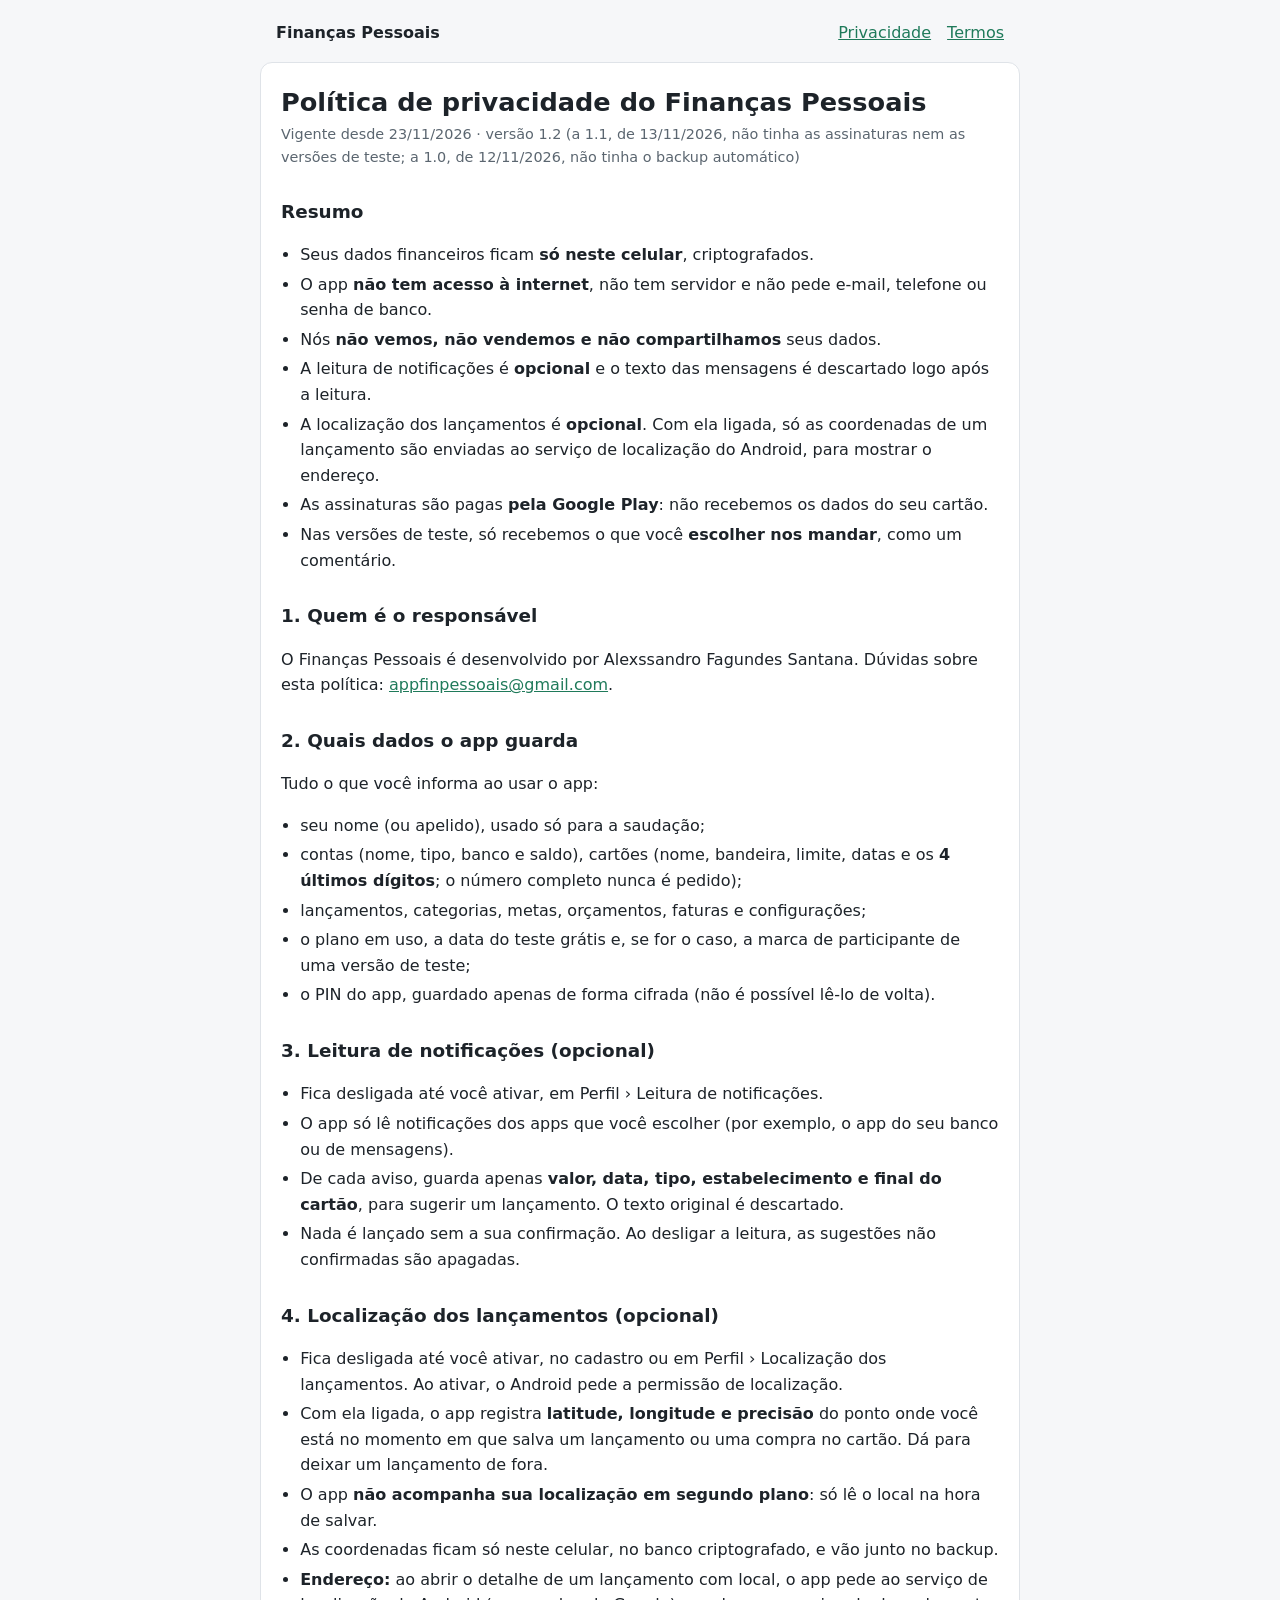
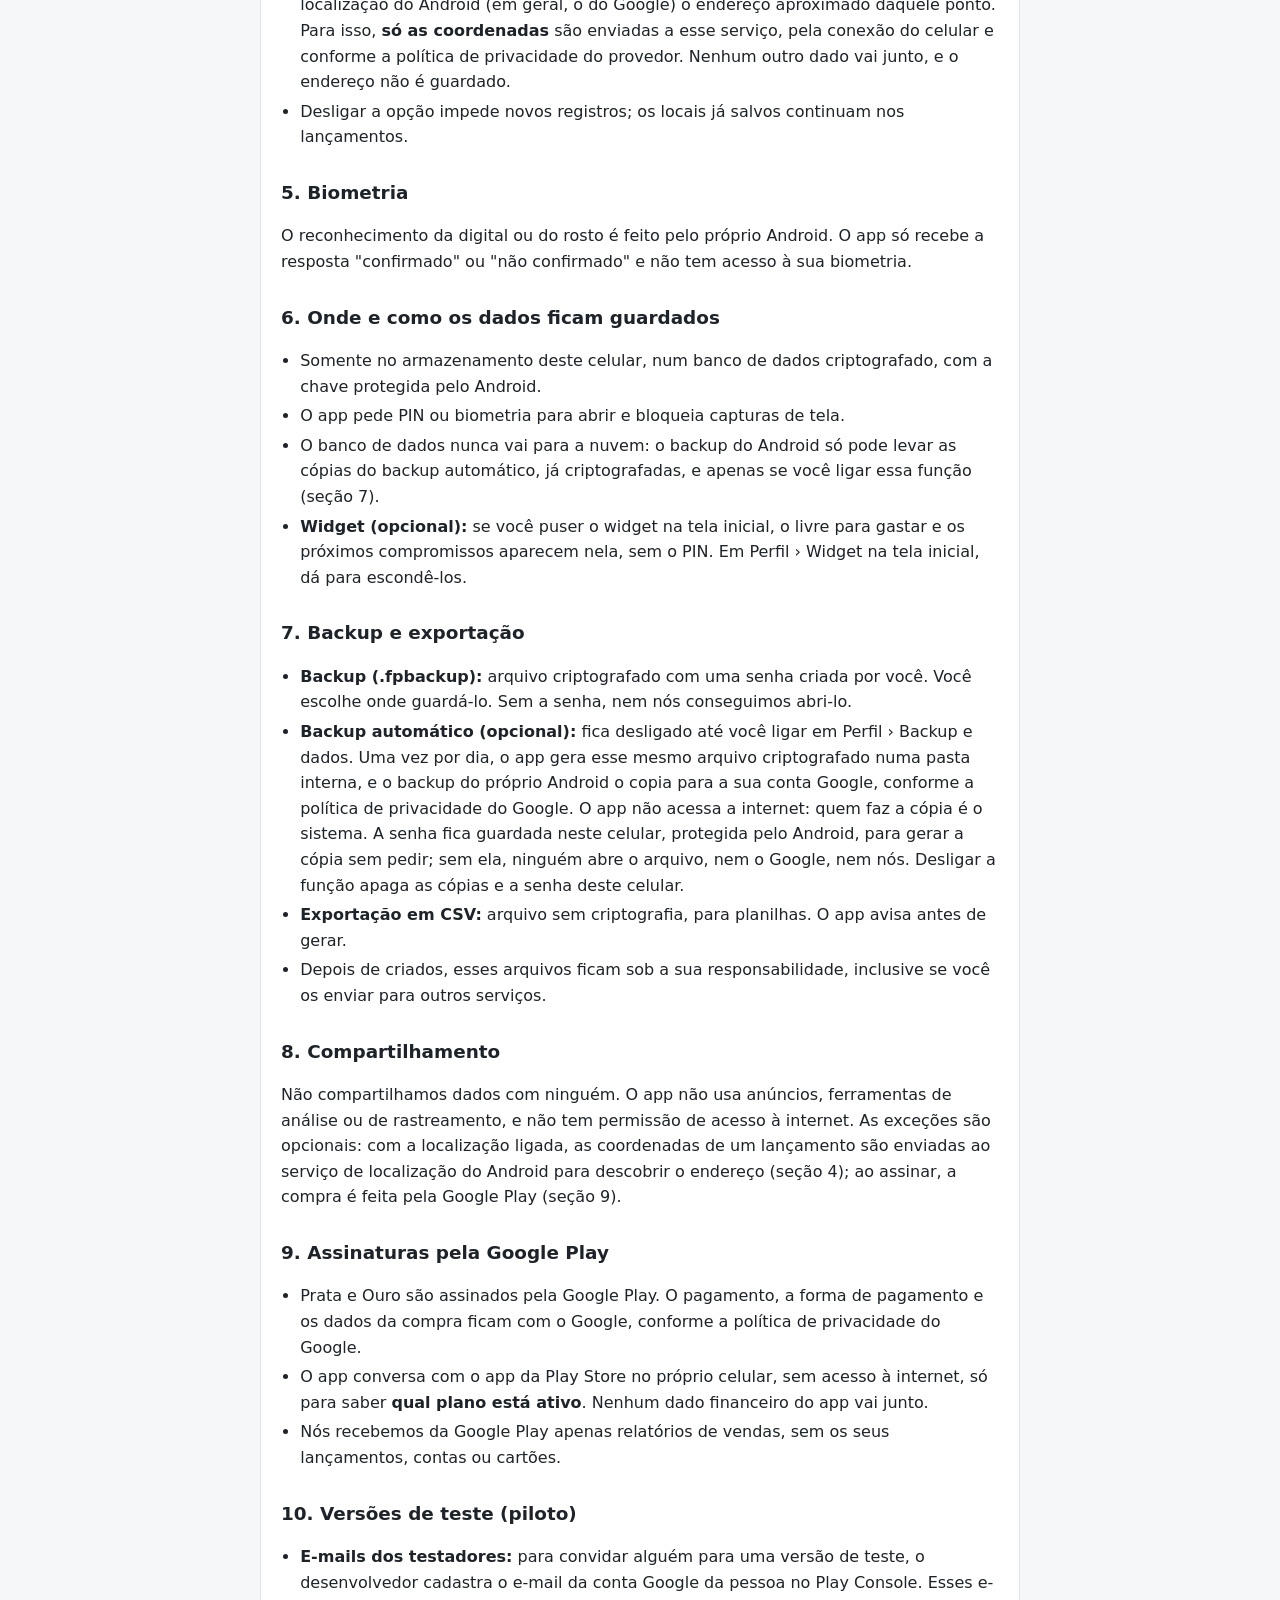
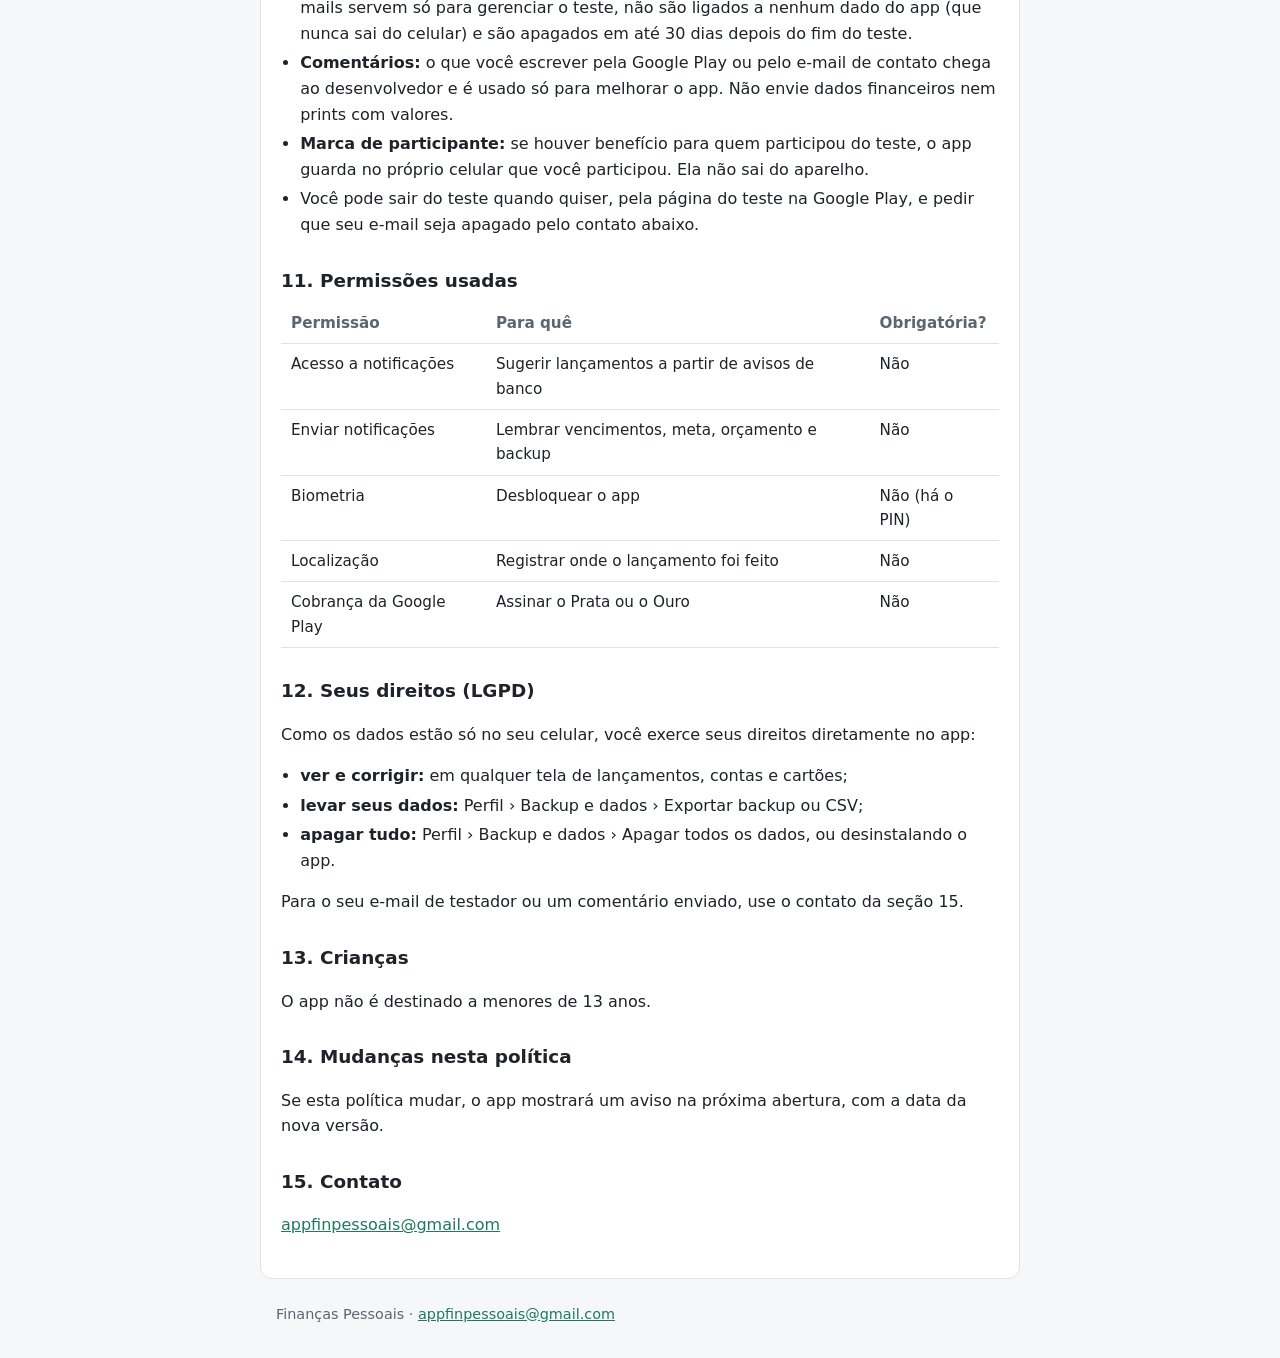
==== privacidade.html @ 2649c142 "Politica de privacidade 1.2 e termos de uso 2.0" ====
<!doctype html>
<html lang="pt-BR">
<head>
<meta charset="utf-8">
<meta name="viewport" content="width=device-width, initial-scale=1">
<title>Política de privacidade · Finanças Pessoais</title>
<link rel="stylesheet" href="estilo.css">
</head>
<body>
<header>
  <a class="marca" href="index.html">Finanças Pessoais</a>
  <nav><a href="privacidade.html">Privacidade</a><a href="termos.html">Termos</a></nav>
</header>
<main>
<h1>Política de privacidade do Finanças Pessoais</h1>
<p class="vigencia">Vigente desde 23/11/2026 · versão 1.2 (a 1.1, de 13/11/2026, não tinha as assinaturas nem as versões de teste; a 1.0, de 12/11/2026, não tinha o backup automático)</p>
<h2>Resumo</h2>
<ul>
<li>Seus dados financeiros ficam <strong>só neste celular</strong>, criptografados.</li>
<li>O app <strong>não tem acesso à internet</strong>, não tem servidor e não pede e-mail, telefone ou senha de banco.</li>
<li>Nós <strong>não vemos, não vendemos e não compartilhamos</strong> seus dados.</li>
<li>A leitura de notificações é <strong>opcional</strong> e o texto das mensagens é descartado logo após a leitura.</li>
<li>A localização dos lançamentos é <strong>opcional</strong>. Com ela ligada, só as coordenadas de um lançamento são enviadas ao serviço de localização do Android, para mostrar o endereço.</li>
<li>As assinaturas são pagas <strong>pela Google Play</strong>: não recebemos os dados do seu cartão.</li>
<li>Nas versões de teste, só recebemos o que você <strong>escolher nos mandar</strong>, como um comentário.</li>
</ul>
<h2>1. Quem é o responsável</h2>
<p>O Finanças Pessoais é desenvolvido por Alexssandro Fagundes Santana. Dúvidas sobre esta política: <a href="mailto:appfinpessoais@gmail.com">appfinpessoais@gmail.com</a>.</p>
<h2>2. Quais dados o app guarda</h2>
<p>Tudo o que você informa ao usar o app:</p>
<ul>
<li>seu nome (ou apelido), usado só para a saudação;</li>
<li>contas (nome, tipo, banco e saldo), cartões (nome, bandeira, limite, datas e os <strong>4 últimos dígitos</strong>; o número completo nunca é pedido);</li>
<li>lançamentos, categorias, metas, orçamentos, faturas e configurações;</li>
<li>o plano em uso, a data do teste grátis e, se for o caso, a marca de participante de uma versão de teste;</li>
<li>o PIN do app, guardado apenas de forma cifrada (não é possível lê-lo de volta).</li>
</ul>
<h2>3. Leitura de notificações (opcional)</h2>
<ul>
<li>Fica desligada até você ativar, em Perfil › Leitura de notificações.</li>
<li>O app só lê notificações dos apps que você escolher (por exemplo, o app do seu banco ou de mensagens).</li>
<li>De cada aviso, guarda apenas <strong>valor, data, tipo, estabelecimento e final do cartão</strong>, para sugerir um lançamento. O texto original é descartado.</li>
<li>Nada é lançado sem a sua confirmação. Ao desligar a leitura, as sugestões não confirmadas são apagadas.</li>
</ul>
<h2>4. Localização dos lançamentos (opcional)</h2>
<ul>
<li>Fica desligada até você ativar, no cadastro ou em Perfil › Localização dos lançamentos. Ao ativar, o Android pede a permissão de localização.</li>
<li>Com ela ligada, o app registra <strong>latitude, longitude e precisão</strong> do ponto onde você está no momento em que salva um lançamento ou uma compra no cartão. Dá para deixar um lançamento de fora.</li>
<li>O app <strong>não acompanha sua localização em segundo plano</strong>: só lê o local na hora de salvar.</li>
<li>As coordenadas ficam só neste celular, no banco criptografado, e vão junto no backup.</li>
<li><strong>Endereço:</strong> ao abrir o detalhe de um lançamento com local, o app pede ao serviço de localização do Android (em geral, o do Google) o endereço aproximado daquele ponto. Para isso, <strong>só as coordenadas</strong> são enviadas a esse serviço, pela conexão do celular e conforme a política de privacidade do provedor. Nenhum outro dado vai junto, e o endereço não é guardado.</li>
<li>Desligar a opção impede novos registros; os locais já salvos continuam nos lançamentos.</li>
</ul>
<h2>5. Biometria</h2>
<p>O reconhecimento da digital ou do rosto é feito pelo próprio Android. O app só recebe a resposta "confirmado" ou "não confirmado" e não tem acesso à sua biometria.</p>
<h2>6. Onde e como os dados ficam guardados</h2>
<ul>
<li>Somente no armazenamento deste celular, num banco de dados criptografado, com a chave protegida pelo Android.</li>
<li>O app pede PIN ou biometria para abrir e bloqueia capturas de tela.</li>
<li>O banco de dados nunca vai para a nuvem: o backup do Android só pode levar as cópias do backup automático, já criptografadas, e apenas se você ligar essa função (seção 7).</li>
<li><strong>Widget (opcional):</strong> se você puser o widget na tela inicial, o livre para gastar e os próximos compromissos aparecem nela, sem o PIN. Em Perfil › Widget na tela inicial, dá para escondê-los.</li>
</ul>
<h2>7. Backup e exportação</h2>
<ul>
<li><strong>Backup (.fpbackup):</strong> arquivo criptografado com uma senha criada por você. Você escolhe onde guardá-lo. Sem a senha, nem nós conseguimos abri-lo.</li>
<li><strong>Backup automático (opcional):</strong> fica desligado até você ligar em Perfil › Backup e dados. Uma vez por dia, o app gera esse mesmo arquivo criptografado numa pasta interna, e o backup do próprio Android o copia para a sua conta Google, conforme a política de privacidade do Google. O app não acessa a internet: quem faz a cópia é o sistema. A senha fica guardada neste celular, protegida pelo Android, para gerar a cópia sem pedir; sem ela, ninguém abre o arquivo, nem o Google, nem nós. Desligar a função apaga as cópias e a senha deste celular.</li>
<li><strong>Exportação em CSV:</strong> arquivo sem criptografia, para planilhas. O app avisa antes de gerar.</li>
<li>Depois de criados, esses arquivos ficam sob a sua responsabilidade, inclusive se você os enviar para outros serviços.</li>
</ul>
<h2>8. Compartilhamento</h2>
<p>Não compartilhamos dados com ninguém. O app não usa anúncios, ferramentas de análise ou de rastreamento, e não tem permissão de acesso à internet. As exceções são opcionais: com a localização ligada, as coordenadas de um lançamento são enviadas ao serviço de localização do Android para descobrir o endereço (seção 4); ao assinar, a compra é feita pela Google Play (seção 9).</p>
<h2>9. Assinaturas pela Google Play</h2>
<ul>
<li>Prata e Ouro são assinados pela Google Play. O pagamento, a forma de pagamento e os dados da compra ficam com o Google, conforme a política de privacidade do Google.</li>
<li>O app conversa com o app da Play Store no próprio celular, sem acesso à internet, só para saber <strong>qual plano está ativo</strong>. Nenhum dado financeiro do app vai junto.</li>
<li>Nós recebemos da Google Play apenas relatórios de vendas, sem os seus lançamentos, contas ou cartões.</li>
</ul>
<h2>10. Versões de teste (piloto)</h2>
<ul>
<li><strong>E-mails dos testadores:</strong> para convidar alguém para uma versão de teste, o desenvolvedor cadastra o e-mail da conta Google da pessoa no Play Console. Esses e-mails servem só para gerenciar o teste, não são ligados a nenhum dado do app (que nunca sai do celular) e são apagados em até 30 dias depois do fim do teste.</li>
<li><strong>Comentários:</strong> o que você escrever pela Google Play ou pelo e-mail de contato chega ao desenvolvedor e é usado só para melhorar o app. Não envie dados financeiros nem prints com valores.</li>
<li><strong>Marca de participante:</strong> se houver benefício para quem participou do teste, o app guarda no próprio celular que você participou. Ela não sai do aparelho.</li>
<li>Você pode sair do teste quando quiser, pela página do teste na Google Play, e pedir que seu e-mail seja apagado pelo contato abaixo.</li>
</ul>
<h2>11. Permissões usadas</h2>
<div class="tabela"><table><thead><tr><th>Permissão</th><th>Para quê</th><th>Obrigatória?</th></tr></thead><tbody>
<tr><td>Acesso a notificações</td><td>Sugerir lançamentos a partir de avisos de banco</td><td>Não</td></tr>
<tr><td>Enviar notificações</td><td>Lembrar vencimentos, meta, orçamento e backup</td><td>Não</td></tr>
<tr><td>Biometria</td><td>Desbloquear o app</td><td>Não (há o PIN)</td></tr>
<tr><td>Localização</td><td>Registrar onde o lançamento foi feito</td><td>Não</td></tr>
<tr><td>Cobrança da Google Play</td><td>Assinar o Prata ou o Ouro</td><td>Não</td></tr>
</tbody></table></div>
<h2>12. Seus direitos (LGPD)</h2>
<p>Como os dados estão só no seu celular, você exerce seus direitos diretamente no app:</p>
<ul>
<li><strong>ver e corrigir:</strong> em qualquer tela de lançamentos, contas e cartões;</li>
<li><strong>levar seus dados:</strong> Perfil › Backup e dados › Exportar backup ou CSV;</li>
<li><strong>apagar tudo:</strong> Perfil › Backup e dados › Apagar todos os dados, ou desinstalando o app.</li>
</ul>
<p>Para o seu e-mail de testador ou um comentário enviado, use o contato da seção 15.</p>
<h2>13. Crianças</h2>
<p>O app não é destinado a menores de 13 anos.</p>
<h2>14. Mudanças nesta política</h2>
<p>Se esta política mudar, o app mostrará um aviso na próxima abertura, com a data da nova versão.</p>
<h2>15. Contato</h2>
<p><a href="mailto:appfinpessoais@gmail.com">appfinpessoais@gmail.com</a></p>
</main>
<footer>Finanças Pessoais · <a href="mailto:appfinpessoais@gmail.com">appfinpessoais@gmail.com</a></footer>
</body>
</html>
---- estilo.css ----
:root {
  --fundo: #f6f7f9;
  --cartao: #ffffff;
  --texto: #1d2329;
  --suave: #5b6670;
  --linha: #dfe3e8;
  --acento: #1f7a5a;
}
@media (prefers-color-scheme: dark) {
  :root {
    --fundo: #121417;
    --cartao: #1b1f23;
    --texto: #e6e9ec;
    --suave: #a0a9b2;
    --linha: #2c3238;
    --acento: #5cc79c;
  }
}
* { box-sizing: border-box; }
body {
  margin: 0;
  background: var(--fundo);
  color: var(--texto);
  font: 16px/1.6 system-ui, -apple-system, "Segoe UI", Roboto, sans-serif;
}
a { color: var(--acento); }
header {
  display: flex; flex-wrap: wrap; gap: 8px 20px; align-items: center; justify-content: space-between;
  max-width: 760px; margin: 0 auto; padding: 20px 16px 0;
}
.marca { font-weight: 700; text-decoration: none; color: var(--texto); }
nav { display: flex; gap: 16px; }
main {
  max-width: 760px; margin: 16px auto; padding: 24px 20px;
  background: var(--cartao); border: 1px solid var(--linha); border-radius: 12px;
}
h1 { font-size: 1.6rem; line-height: 1.25; margin: 0 0 4px; }
h2 { font-size: 1.15rem; margin: 28px 0 8px; }
.vigencia { color: var(--suave); font-size: .9rem; margin-top: 0; }
ul { padding-left: 1.2em; }
li { margin: 4px 0; }
.tabela { overflow-x: auto; }
table { border-collapse: collapse; width: 100%; font-size: .95rem; }
th, td { text-align: left; padding: 8px 10px; border-bottom: 1px solid var(--linha); vertical-align: top; }
th { color: var(--suave); font-weight: 600; }
.links { display: grid; gap: 12px; margin-top: 20px; }
.links a {
  display: block; padding: 14px 16px; border: 1px solid var(--linha); border-radius: 10px;
  text-decoration: none; font-weight: 600;
}
footer { max-width: 760px; margin: 0 auto; padding: 8px 16px 32px; color: var(--suave); font-size: .9rem; }
@media (max-width: 480px) { main { margin: 12px 8px; padding: 20px 16px; } }
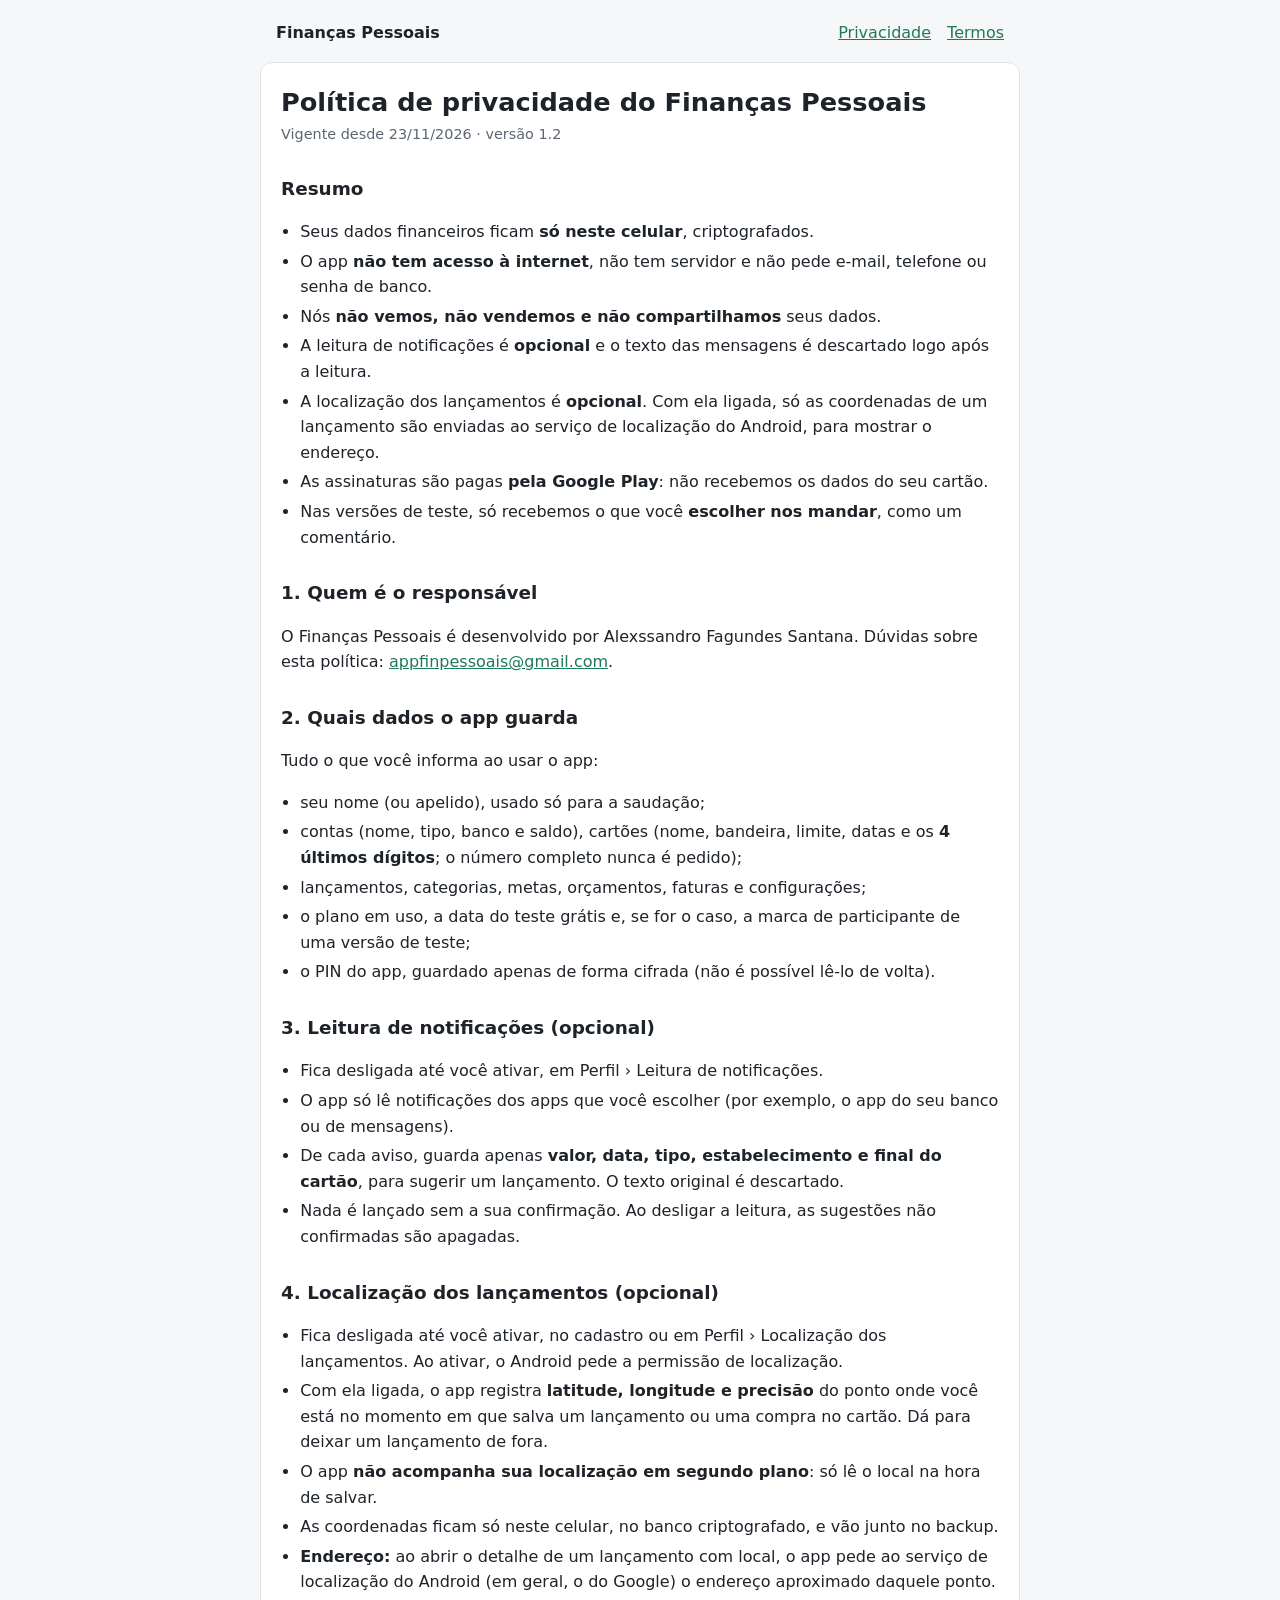
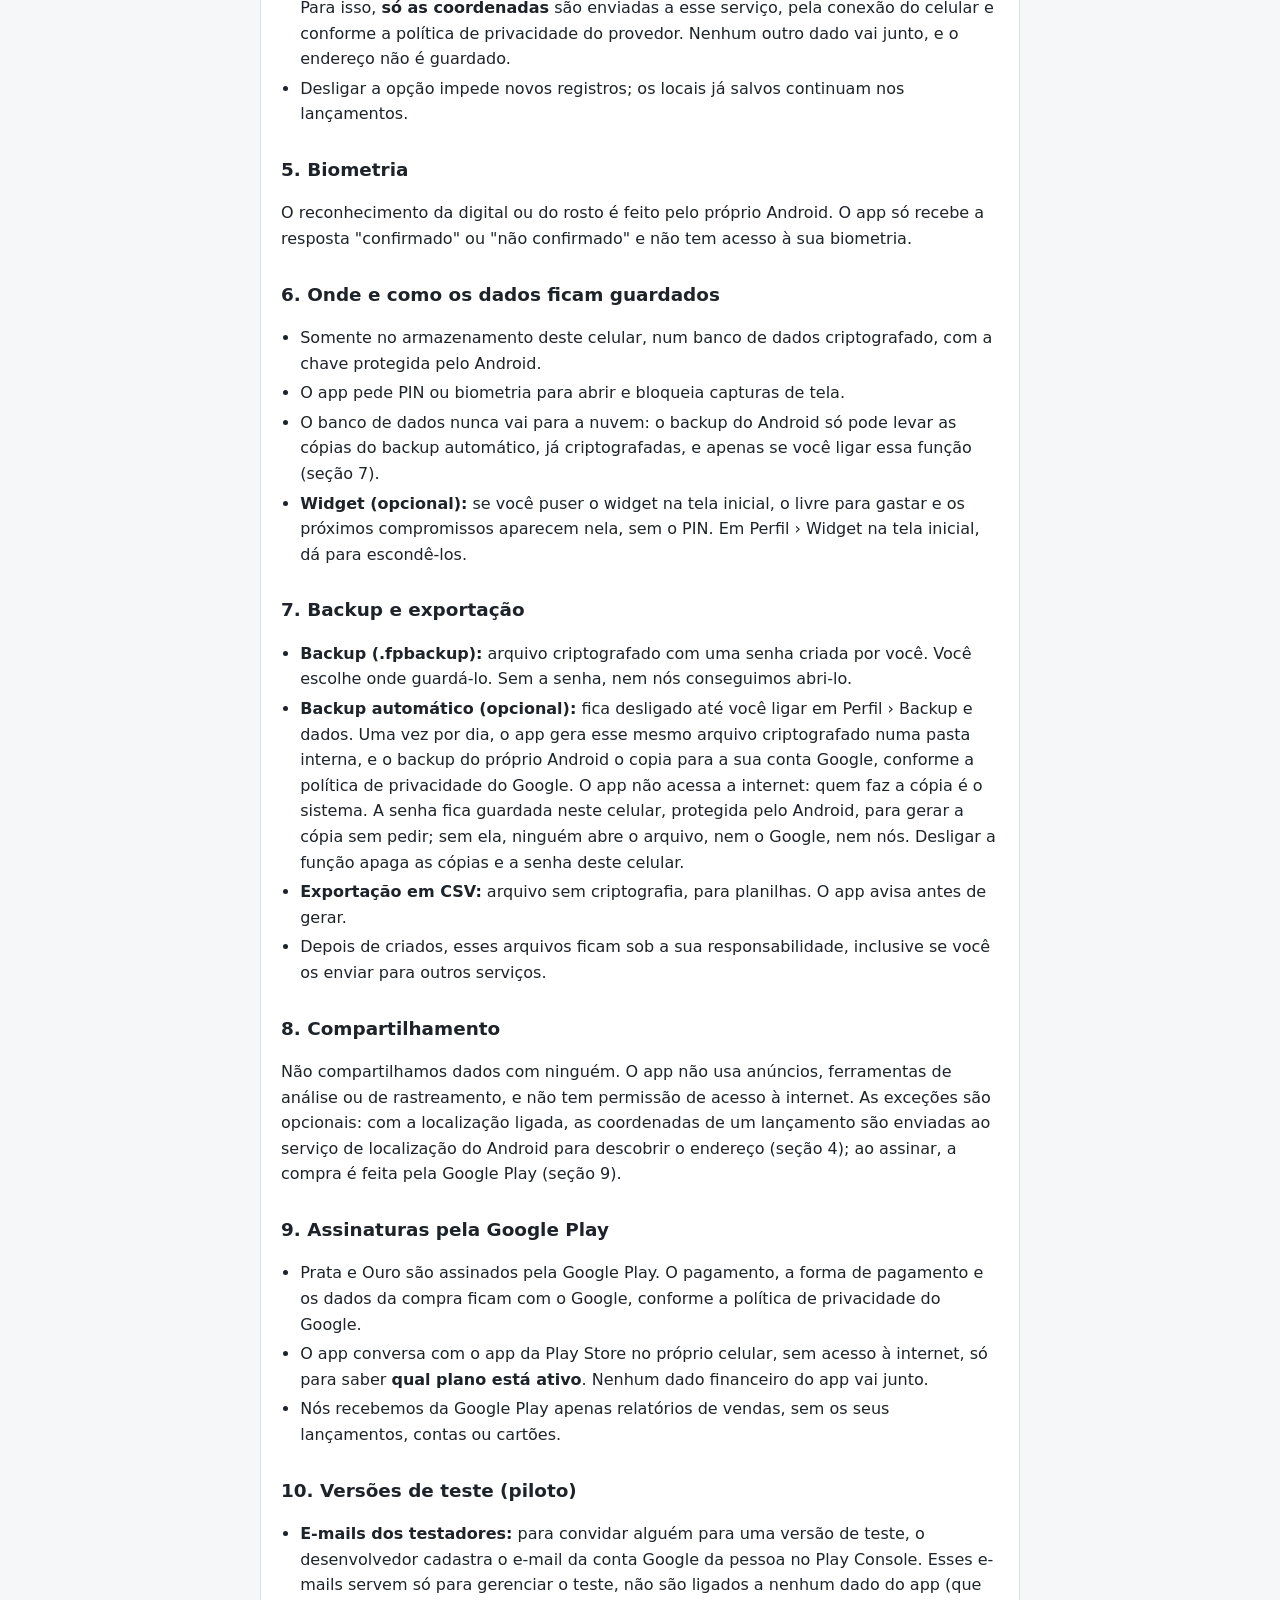
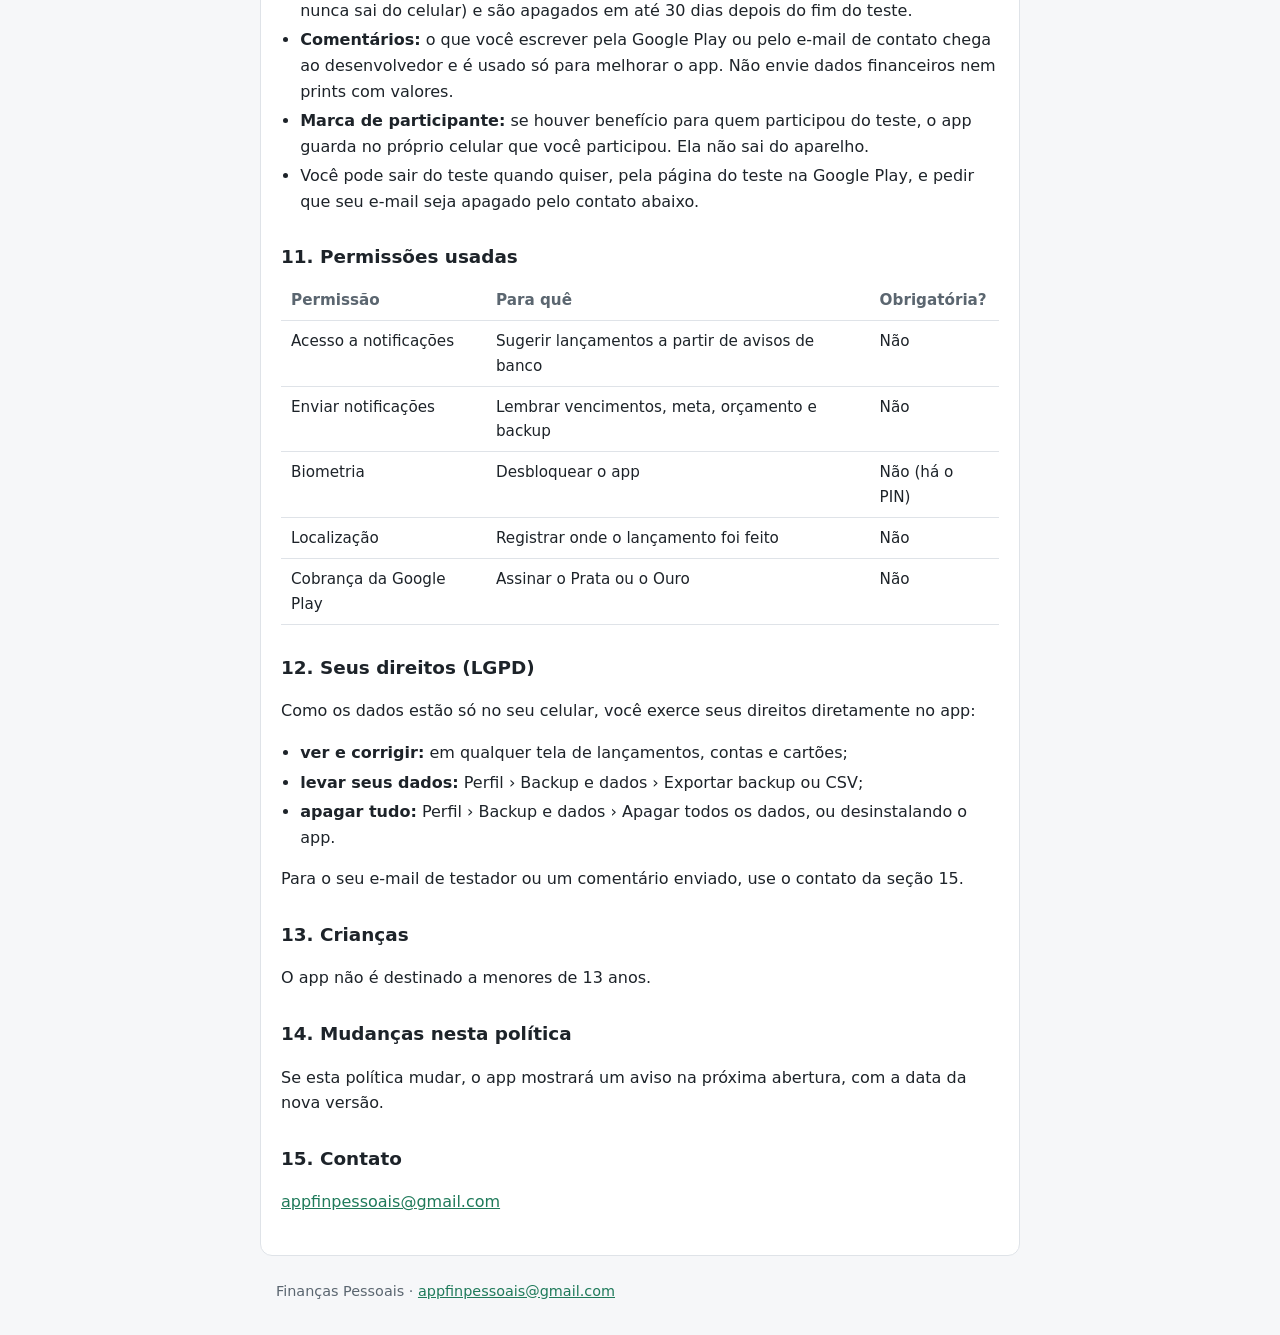
==== commit 26b4f3ce: "Vigencia sem o historico das versoes" ====
--- a/privacidade.html
+++ b/privacidade.html
@@ -13,7 +13,7 @@
 </header>
 <main>
 <h1>Política de privacidade do Finanças Pessoais</h1>
-<p class="vigencia">Vigente desde 23/11/2026 · versão 1.2 (a 1.1, de 13/11/2026, não tinha as assinaturas nem as versões de teste; a 1.0, de 12/11/2026, não tinha o backup automático)</p>
+<p class="vigencia">Vigente desde 23/11/2026 · versão 1.2</p>
 <h2>Resumo</h2>
 <ul>
 <li>Seus dados financeiros ficam <strong>só neste celular</strong>, criptografados.</li>
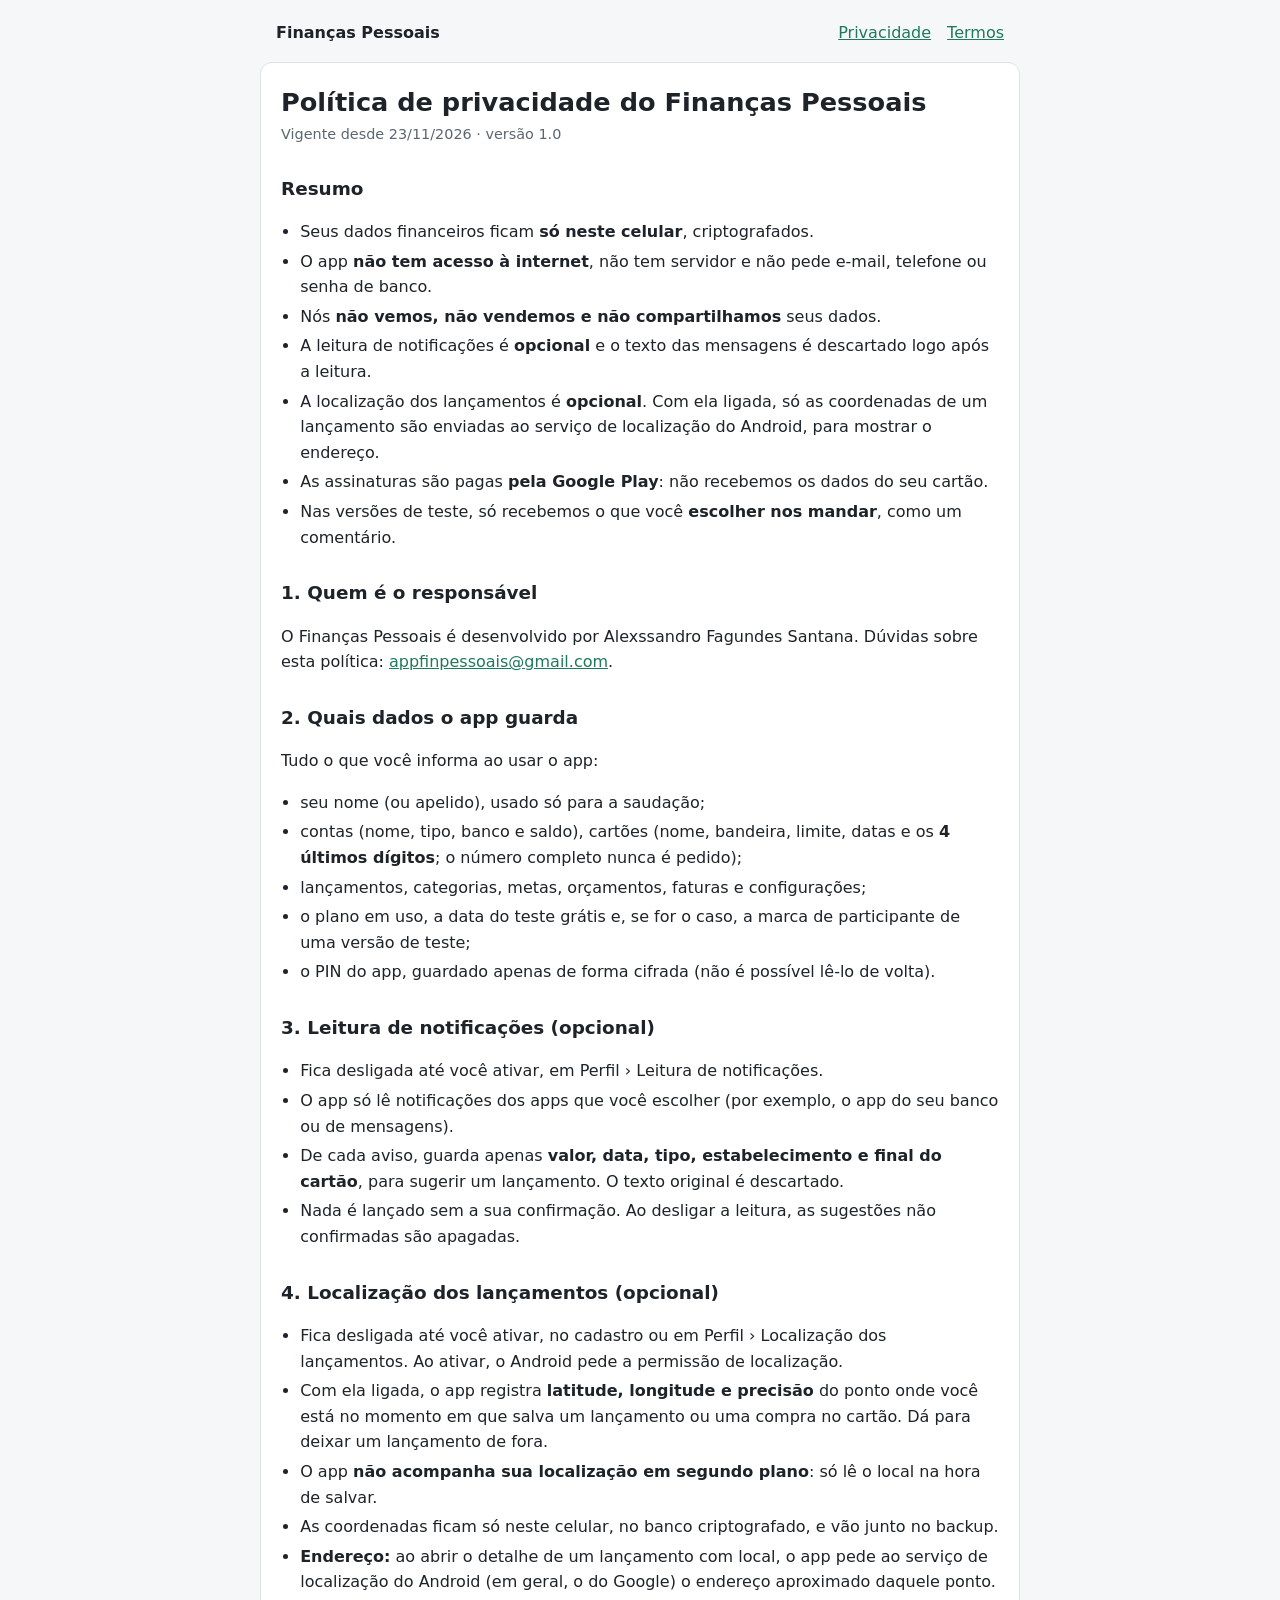
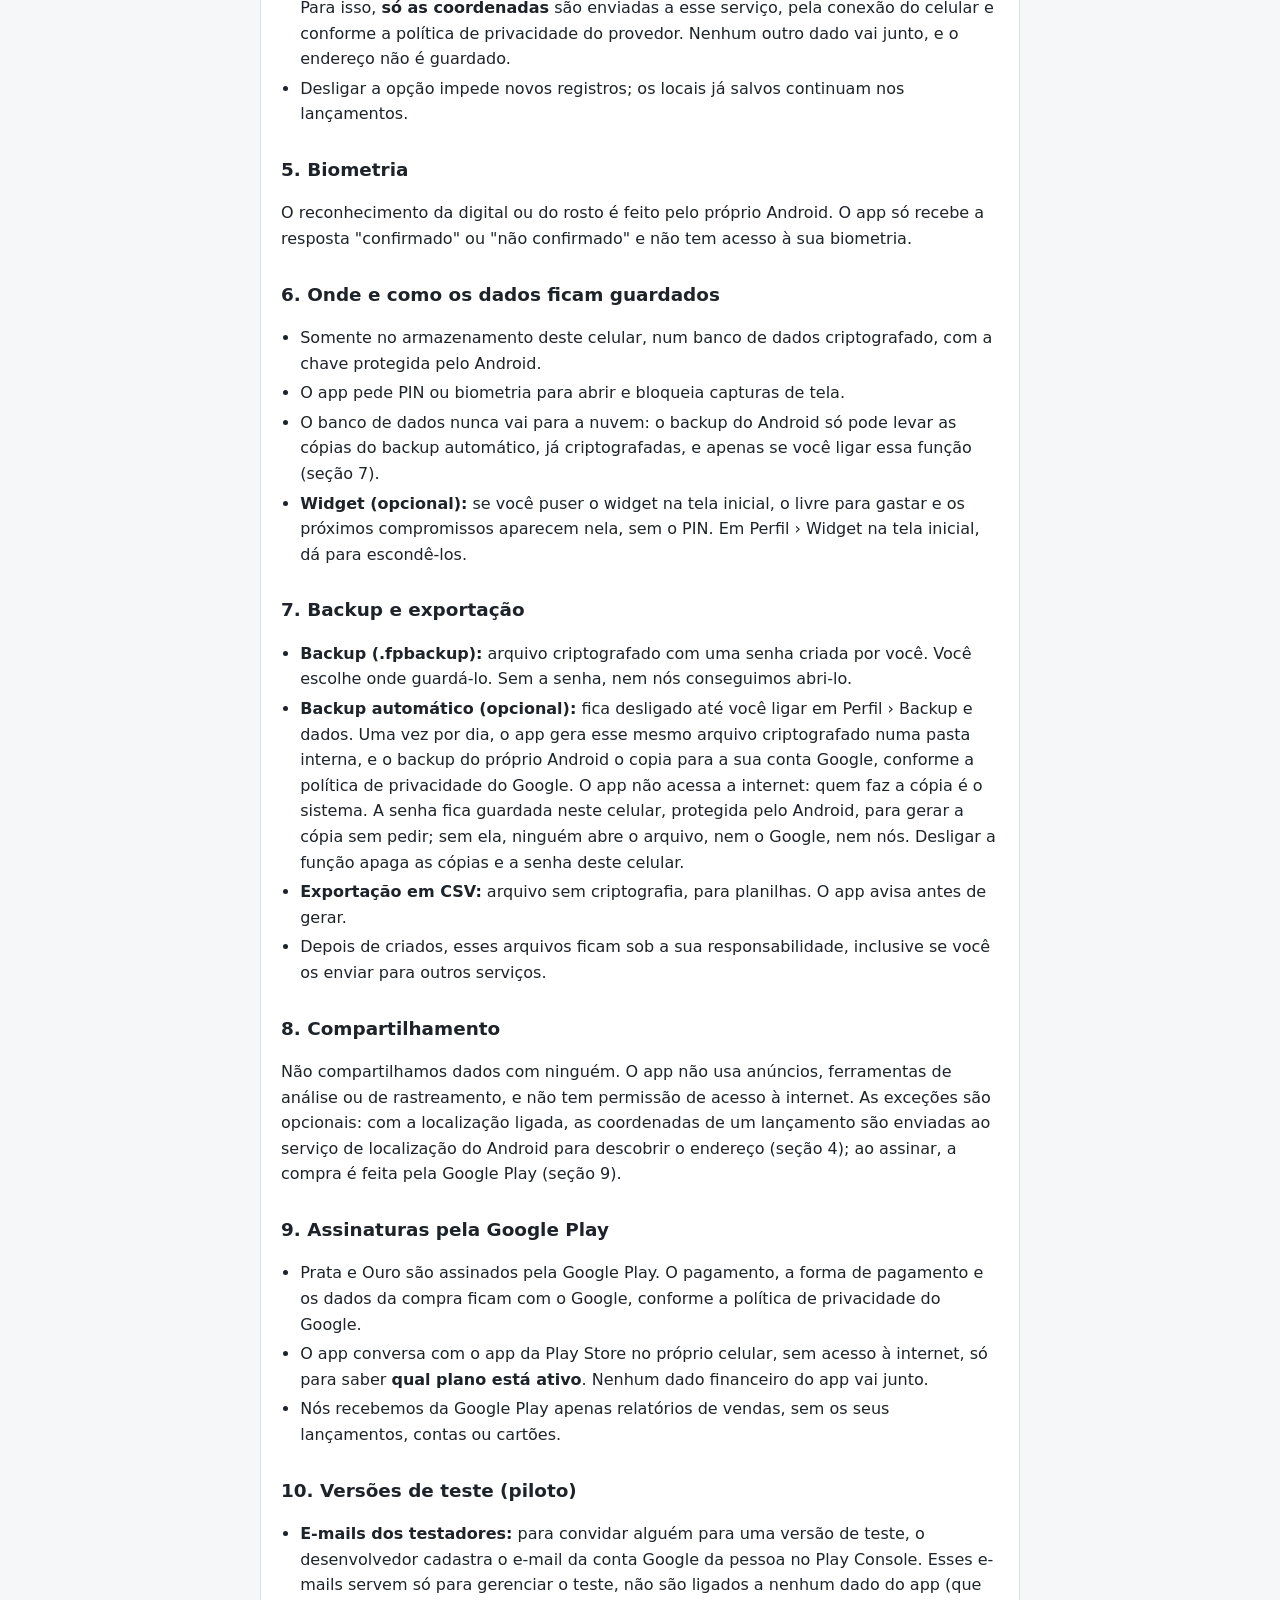
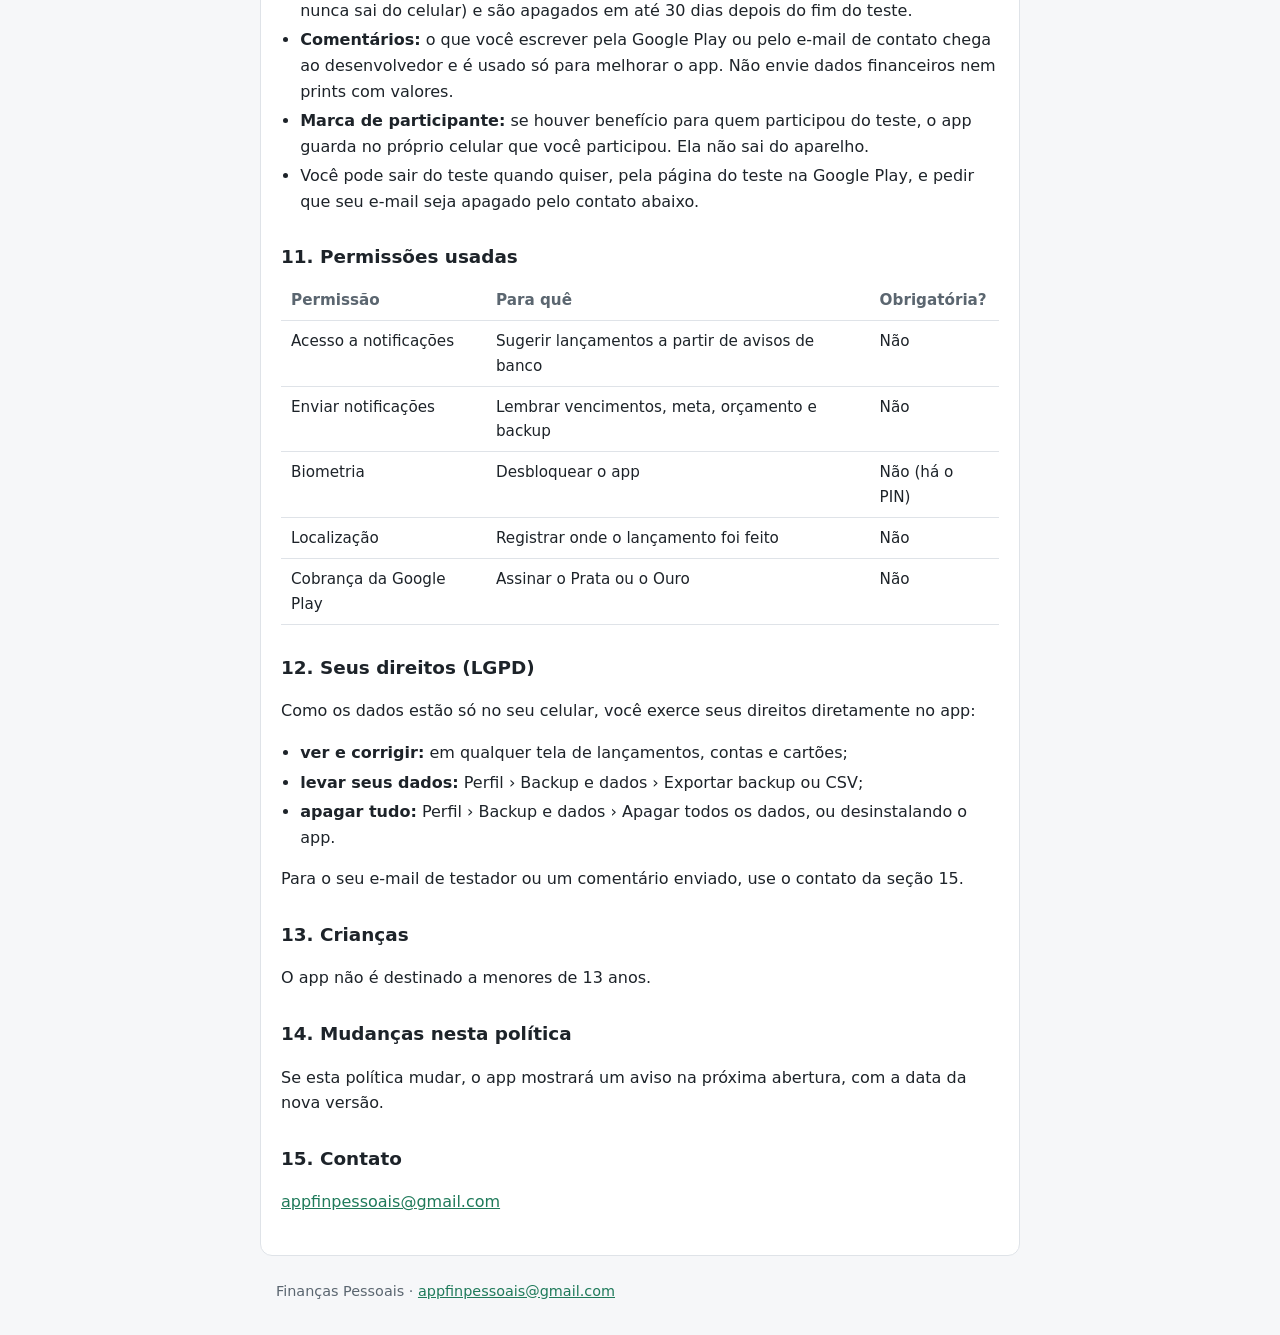
==== commit a176cdf9: "Politica e termos na versao 1.0" ====
--- a/privacidade.html
+++ b/privacidade.html
@@ -13,7 +13,7 @@
 </header>
 <main>
 <h1>Política de privacidade do Finanças Pessoais</h1>
-<p class="vigencia">Vigente desde 23/11/2026 · versão 1.2</p>
+<p class="vigencia">Vigente desde 23/11/2026 · versão 1.0</p>
 <h2>Resumo</h2>
 <ul>
 <li>Seus dados financeiros ficam <strong>só neste celular</strong>, criptografados.</li>
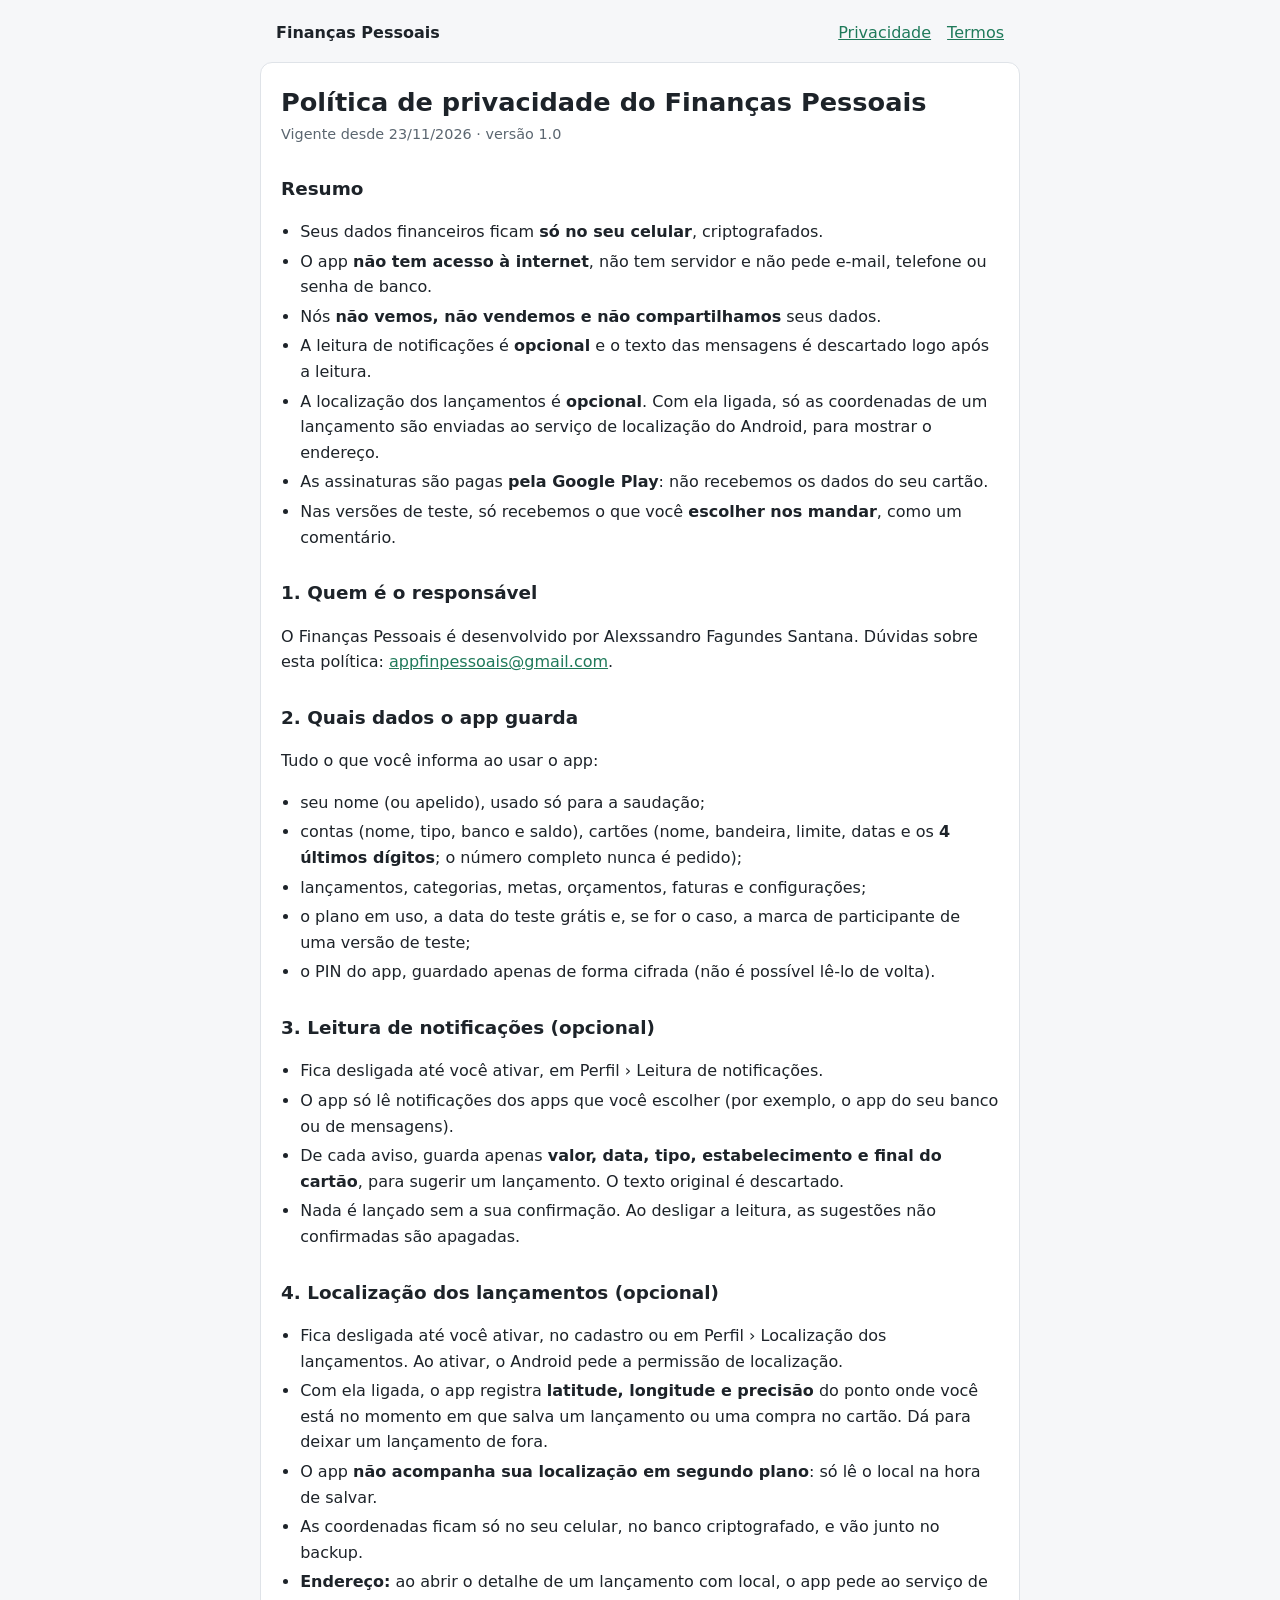
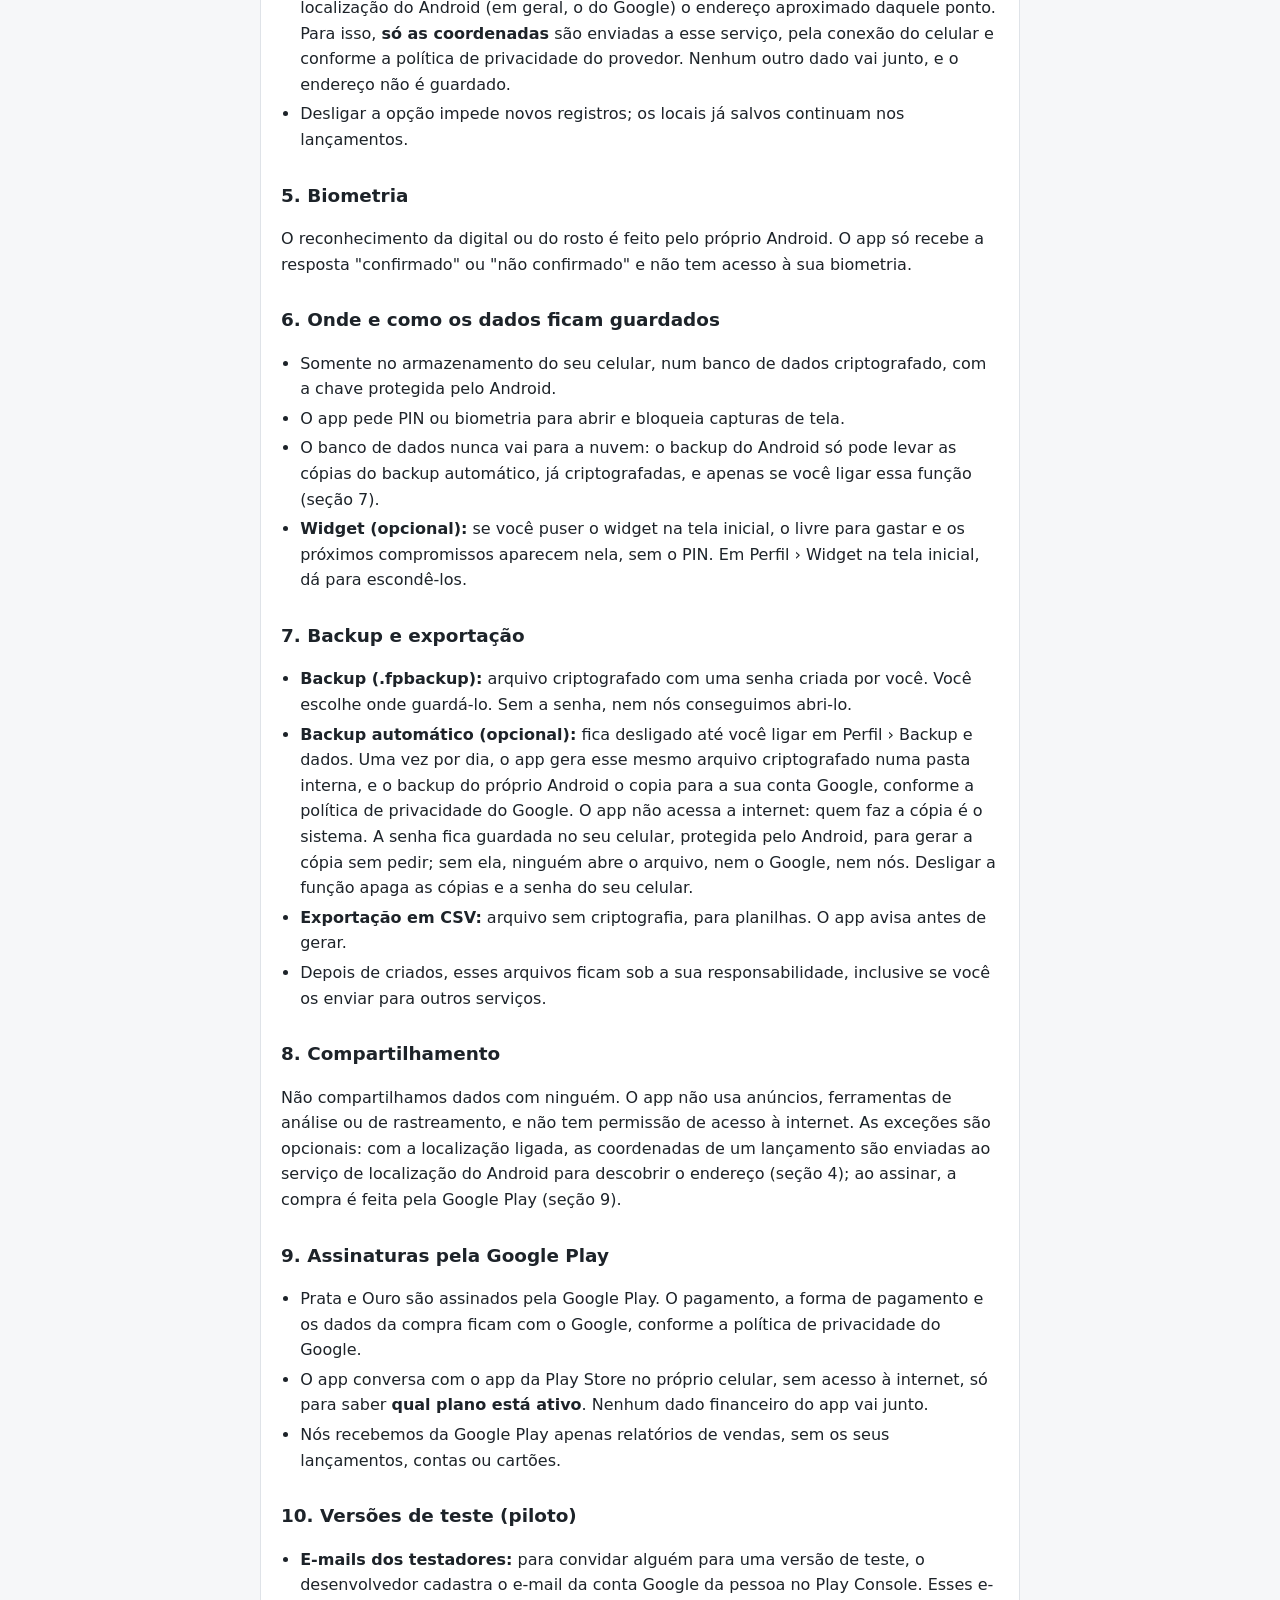
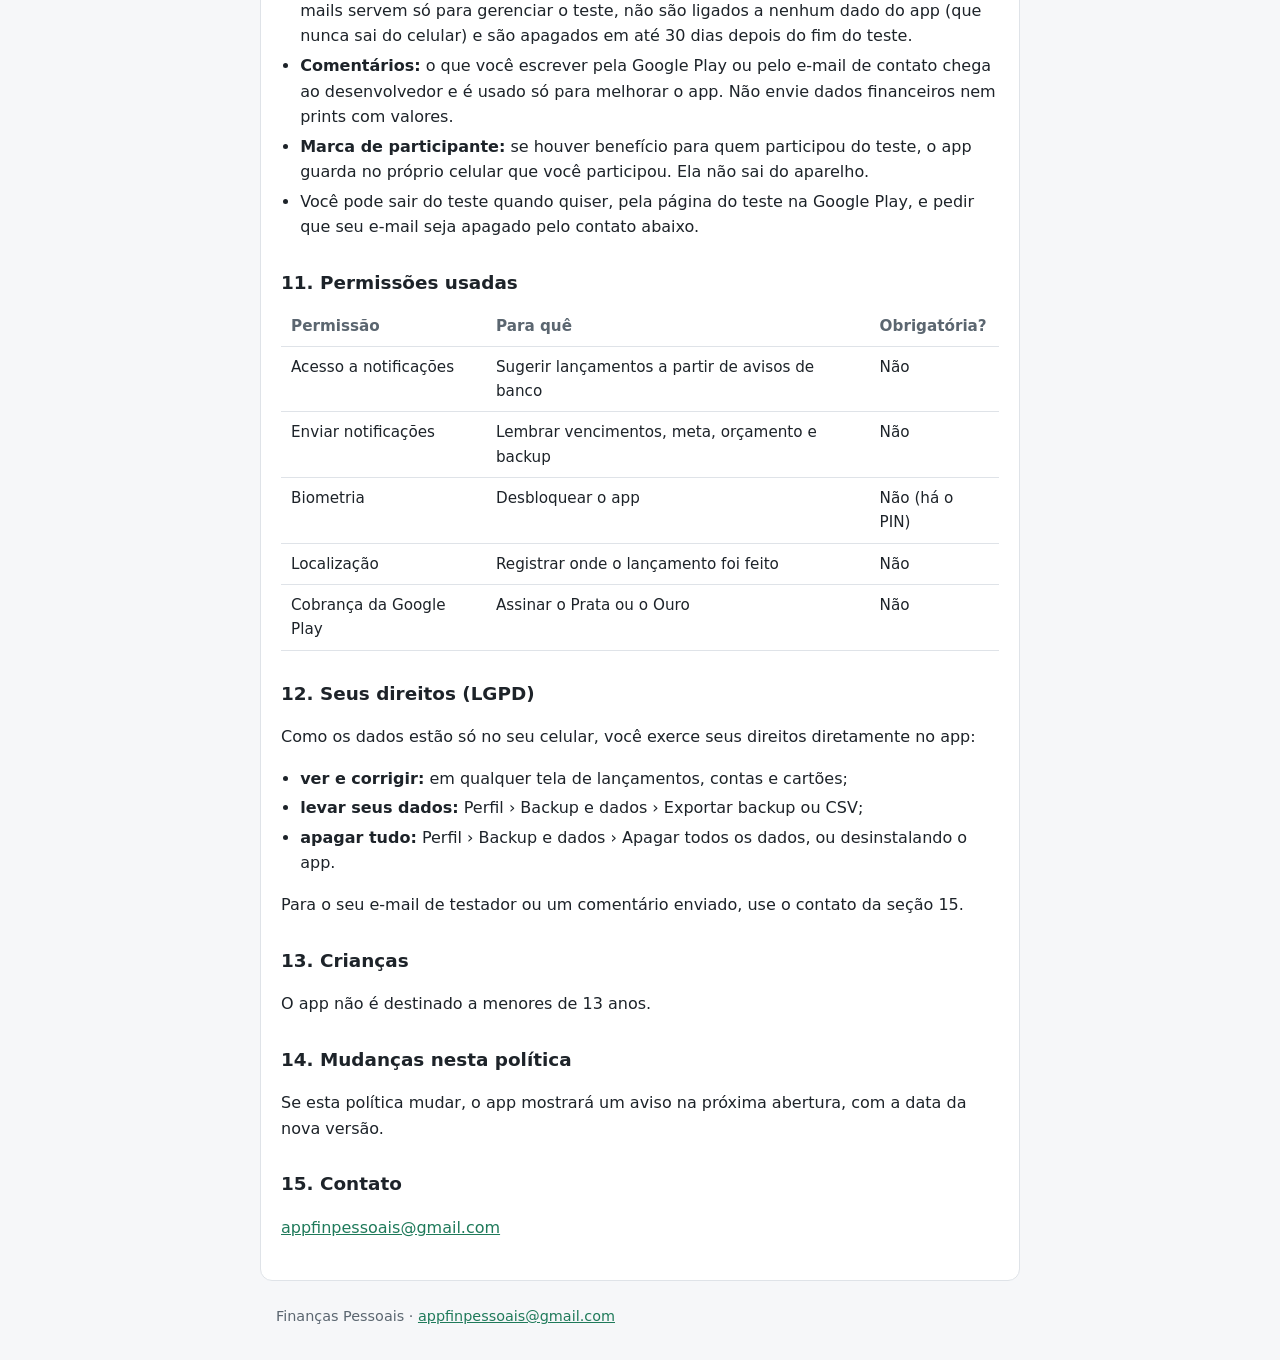
==== commit 73f2f1be: "No seu celular e link para a politica nos termos" ====
--- a/privacidade.html
+++ b/privacidade.html
@@ -16,7 +16,7 @@
 <p class="vigencia">Vigente desde 23/11/2026 · versão 1.0</p>
 <h2>Resumo</h2>
 <ul>
-<li>Seus dados financeiros ficam <strong>só neste celular</strong>, criptografados.</li>
+<li>Seus dados financeiros ficam <strong>só no seu celular</strong>, criptografados.</li>
 <li>O app <strong>não tem acesso à internet</strong>, não tem servidor e não pede e-mail, telefone ou senha de banco.</li>
 <li>Nós <strong>não vemos, não vendemos e não compartilhamos</strong> seus dados.</li>
 <li>A leitura de notificações é <strong>opcional</strong> e o texto das mensagens é descartado logo após a leitura.</li>
@@ -47,7 +47,7 @@
 <li>Fica desligada até você ativar, no cadastro ou em Perfil › Localização dos lançamentos. Ao ativar, o Android pede a permissão de localização.</li>
 <li>Com ela ligada, o app registra <strong>latitude, longitude e precisão</strong> do ponto onde você está no momento em que salva um lançamento ou uma compra no cartão. Dá para deixar um lançamento de fora.</li>
 <li>O app <strong>não acompanha sua localização em segundo plano</strong>: só lê o local na hora de salvar.</li>
-<li>As coordenadas ficam só neste celular, no banco criptografado, e vão junto no backup.</li>
+<li>As coordenadas ficam só no seu celular, no banco criptografado, e vão junto no backup.</li>
 <li><strong>Endereço:</strong> ao abrir o detalhe de um lançamento com local, o app pede ao serviço de localização do Android (em geral, o do Google) o endereço aproximado daquele ponto. Para isso, <strong>só as coordenadas</strong> são enviadas a esse serviço, pela conexão do celular e conforme a política de privacidade do provedor. Nenhum outro dado vai junto, e o endereço não é guardado.</li>
 <li>Desligar a opção impede novos registros; os locais já salvos continuam nos lançamentos.</li>
 </ul>
@@ -55,7 +55,7 @@
 <p>O reconhecimento da digital ou do rosto é feito pelo próprio Android. O app só recebe a resposta "confirmado" ou "não confirmado" e não tem acesso à sua biometria.</p>
 <h2>6. Onde e como os dados ficam guardados</h2>
 <ul>
-<li>Somente no armazenamento deste celular, num banco de dados criptografado, com a chave protegida pelo Android.</li>
+<li>Somente no armazenamento do seu celular, num banco de dados criptografado, com a chave protegida pelo Android.</li>
 <li>O app pede PIN ou biometria para abrir e bloqueia capturas de tela.</li>
 <li>O banco de dados nunca vai para a nuvem: o backup do Android só pode levar as cópias do backup automático, já criptografadas, e apenas se você ligar essa função (seção 7).</li>
 <li><strong>Widget (opcional):</strong> se você puser o widget na tela inicial, o livre para gastar e os próximos compromissos aparecem nela, sem o PIN. Em Perfil › Widget na tela inicial, dá para escondê-los.</li>
@@ -63,7 +63,7 @@
 <h2>7. Backup e exportação</h2>
 <ul>
 <li><strong>Backup (.fpbackup):</strong> arquivo criptografado com uma senha criada por você. Você escolhe onde guardá-lo. Sem a senha, nem nós conseguimos abri-lo.</li>
-<li><strong>Backup automático (opcional):</strong> fica desligado até você ligar em Perfil › Backup e dados. Uma vez por dia, o app gera esse mesmo arquivo criptografado numa pasta interna, e o backup do próprio Android o copia para a sua conta Google, conforme a política de privacidade do Google. O app não acessa a internet: quem faz a cópia é o sistema. A senha fica guardada neste celular, protegida pelo Android, para gerar a cópia sem pedir; sem ela, ninguém abre o arquivo, nem o Google, nem nós. Desligar a função apaga as cópias e a senha deste celular.</li>
+<li><strong>Backup automático (opcional):</strong> fica desligado até você ligar em Perfil › Backup e dados. Uma vez por dia, o app gera esse mesmo arquivo criptografado numa pasta interna, e o backup do próprio Android o copia para a sua conta Google, conforme a política de privacidade do Google. O app não acessa a internet: quem faz a cópia é o sistema. A senha fica guardada no seu celular, protegida pelo Android, para gerar a cópia sem pedir; sem ela, ninguém abre o arquivo, nem o Google, nem nós. Desligar a função apaga as cópias e a senha do seu celular.</li>
 <li><strong>Exportação em CSV:</strong> arquivo sem criptografia, para planilhas. O app avisa antes de gerar.</li>
 <li>Depois de criados, esses arquivos ficam sob a sua responsabilidade, inclusive se você os enviar para outros serviços.</li>
 </ul>
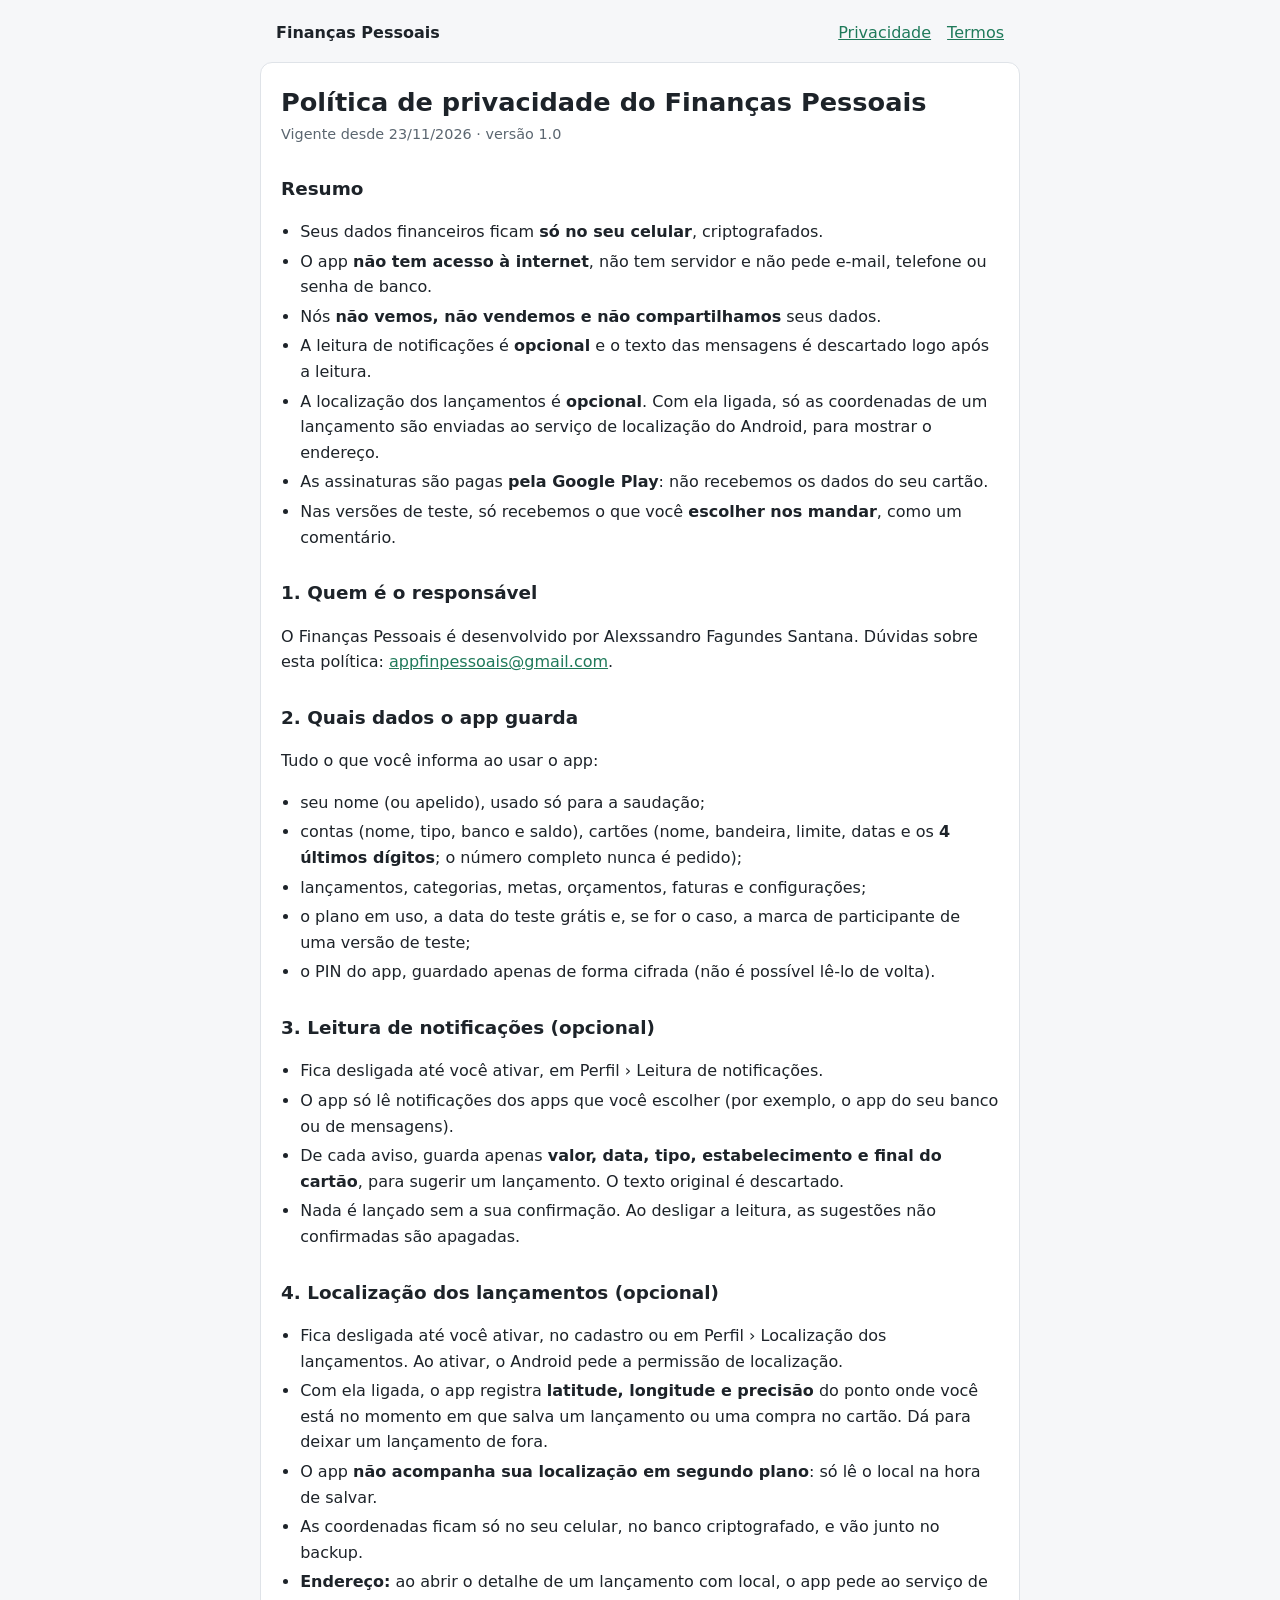
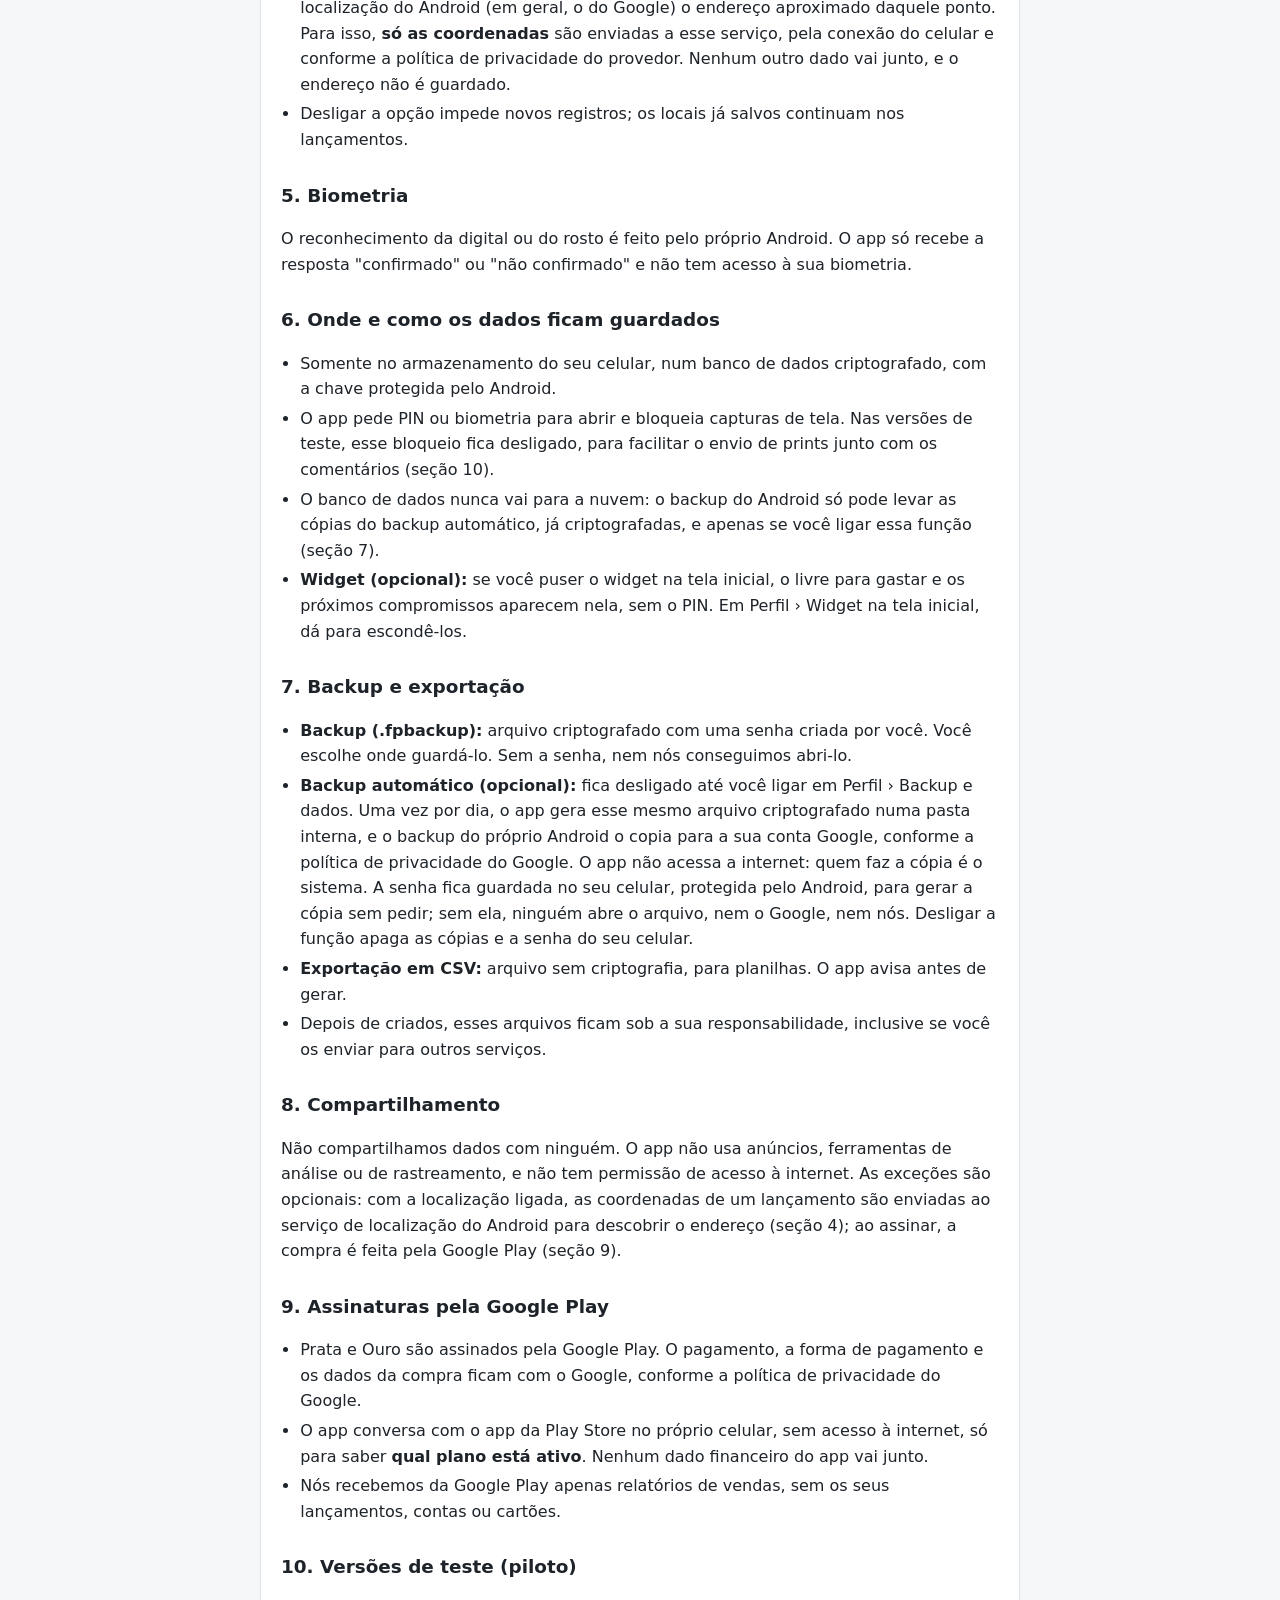
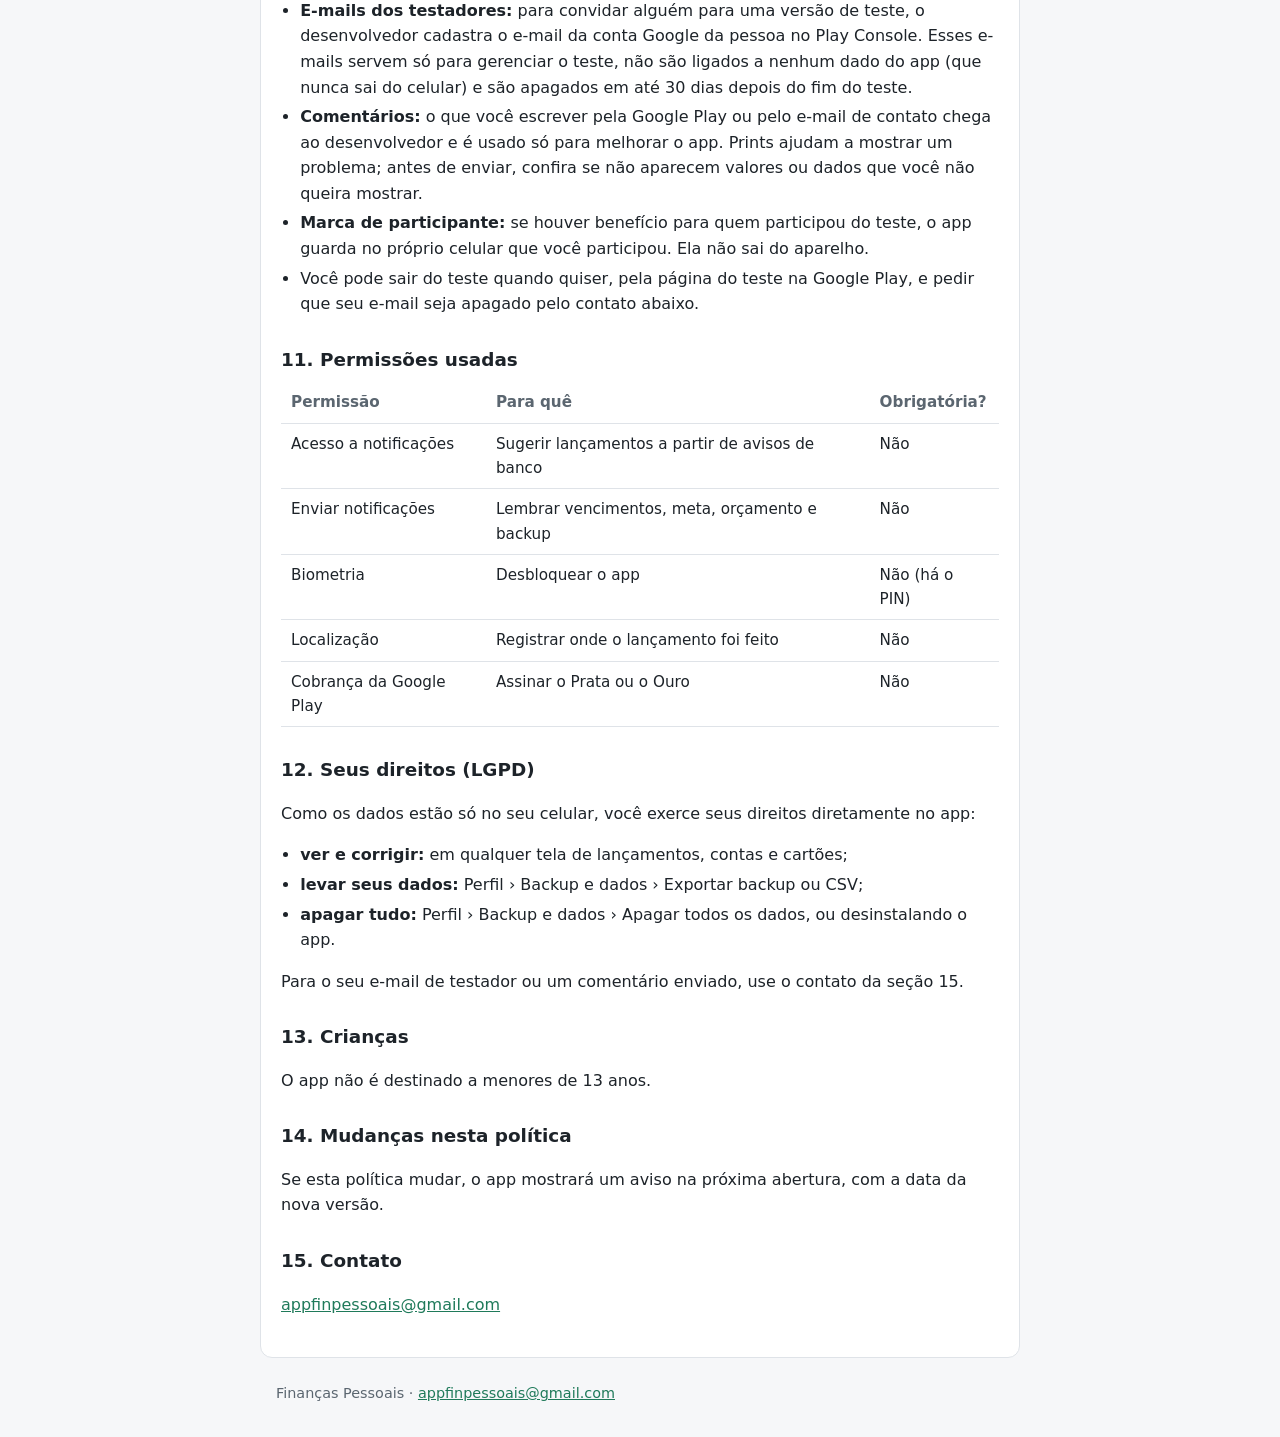
==== commit 57ecbfcd: "Captura de tela liberada nas versoes de teste" ====
--- a/privacidade.html
+++ b/privacidade.html
@@ -56,7 +56,7 @@
 <h2>6. Onde e como os dados ficam guardados</h2>
 <ul>
 <li>Somente no armazenamento do seu celular, num banco de dados criptografado, com a chave protegida pelo Android.</li>
-<li>O app pede PIN ou biometria para abrir e bloqueia capturas de tela.</li>
+<li>O app pede PIN ou biometria para abrir e bloqueia capturas de tela. Nas versões de teste, esse bloqueio fica desligado, para facilitar o envio de prints junto com os comentários (seção 10).</li>
 <li>O banco de dados nunca vai para a nuvem: o backup do Android só pode levar as cópias do backup automático, já criptografadas, e apenas se você ligar essa função (seção 7).</li>
 <li><strong>Widget (opcional):</strong> se você puser o widget na tela inicial, o livre para gastar e os próximos compromissos aparecem nela, sem o PIN. Em Perfil › Widget na tela inicial, dá para escondê-los.</li>
 </ul>
@@ -78,7 +78,7 @@
 <h2>10. Versões de teste (piloto)</h2>
 <ul>
 <li><strong>E-mails dos testadores:</strong> para convidar alguém para uma versão de teste, o desenvolvedor cadastra o e-mail da conta Google da pessoa no Play Console. Esses e-mails servem só para gerenciar o teste, não são ligados a nenhum dado do app (que nunca sai do celular) e são apagados em até 30 dias depois do fim do teste.</li>
-<li><strong>Comentários:</strong> o que você escrever pela Google Play ou pelo e-mail de contato chega ao desenvolvedor e é usado só para melhorar o app. Não envie dados financeiros nem prints com valores.</li>
+<li><strong>Comentários:</strong> o que você escrever pela Google Play ou pelo e-mail de contato chega ao desenvolvedor e é usado só para melhorar o app. Prints ajudam a mostrar um problema; antes de enviar, confira se não aparecem valores ou dados que você não queira mostrar.</li>
 <li><strong>Marca de participante:</strong> se houver benefício para quem participou do teste, o app guarda no próprio celular que você participou. Ela não sai do aparelho.</li>
 <li>Você pode sair do teste quando quiser, pela página do teste na Google Play, e pedir que seu e-mail seja apagado pelo contato abaixo.</li>
 </ul>
